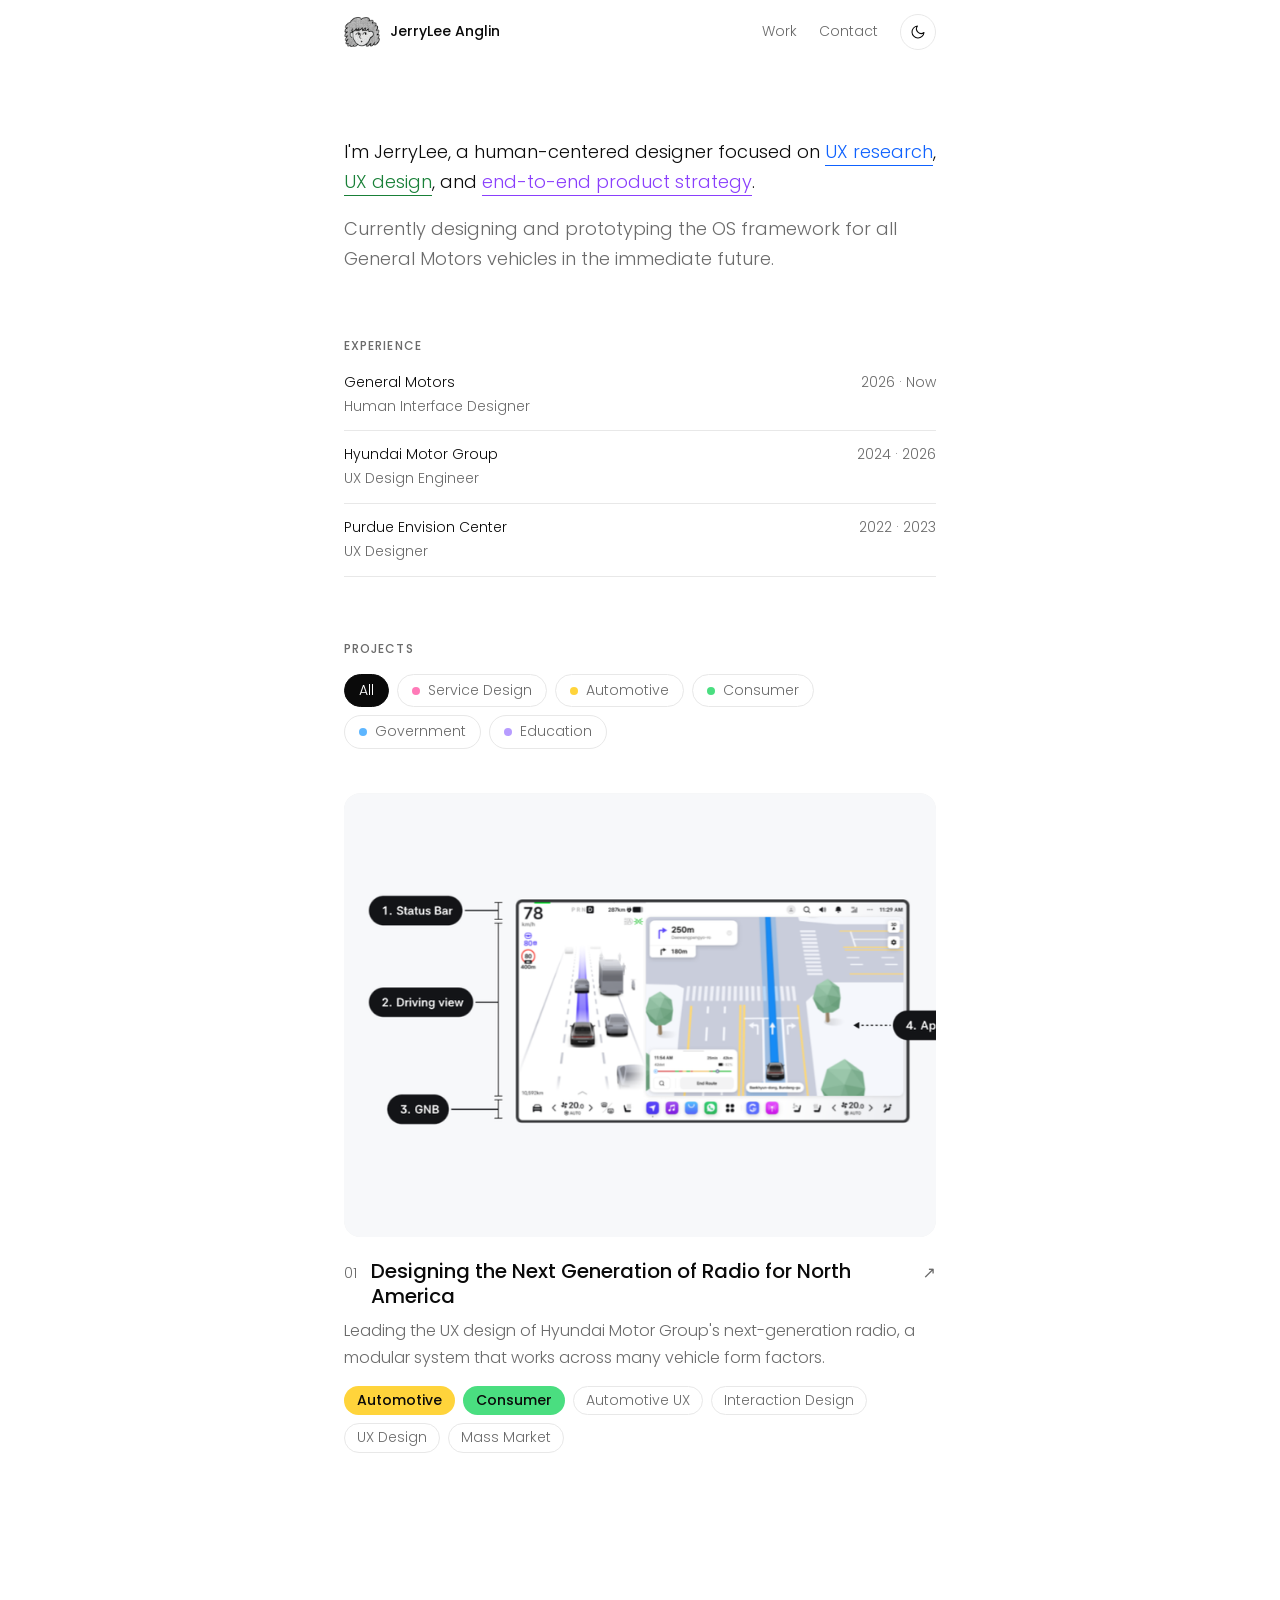
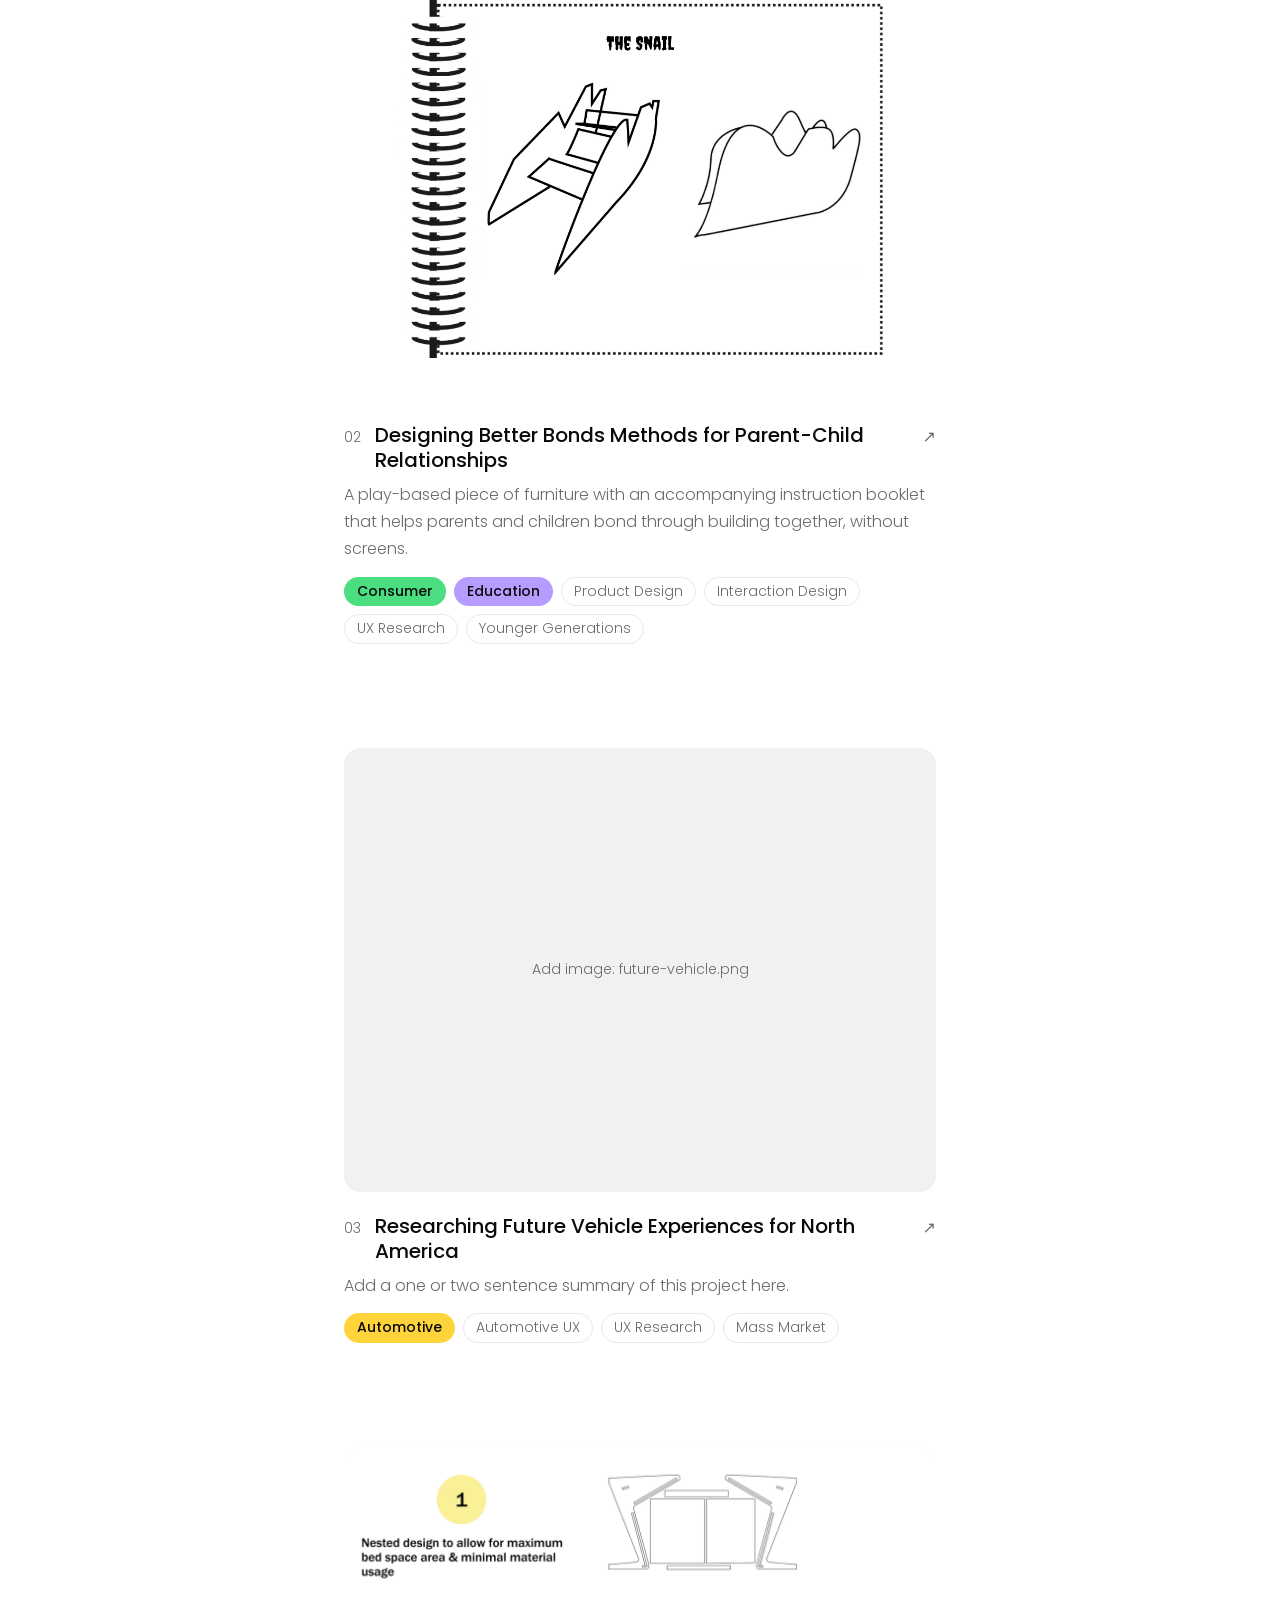
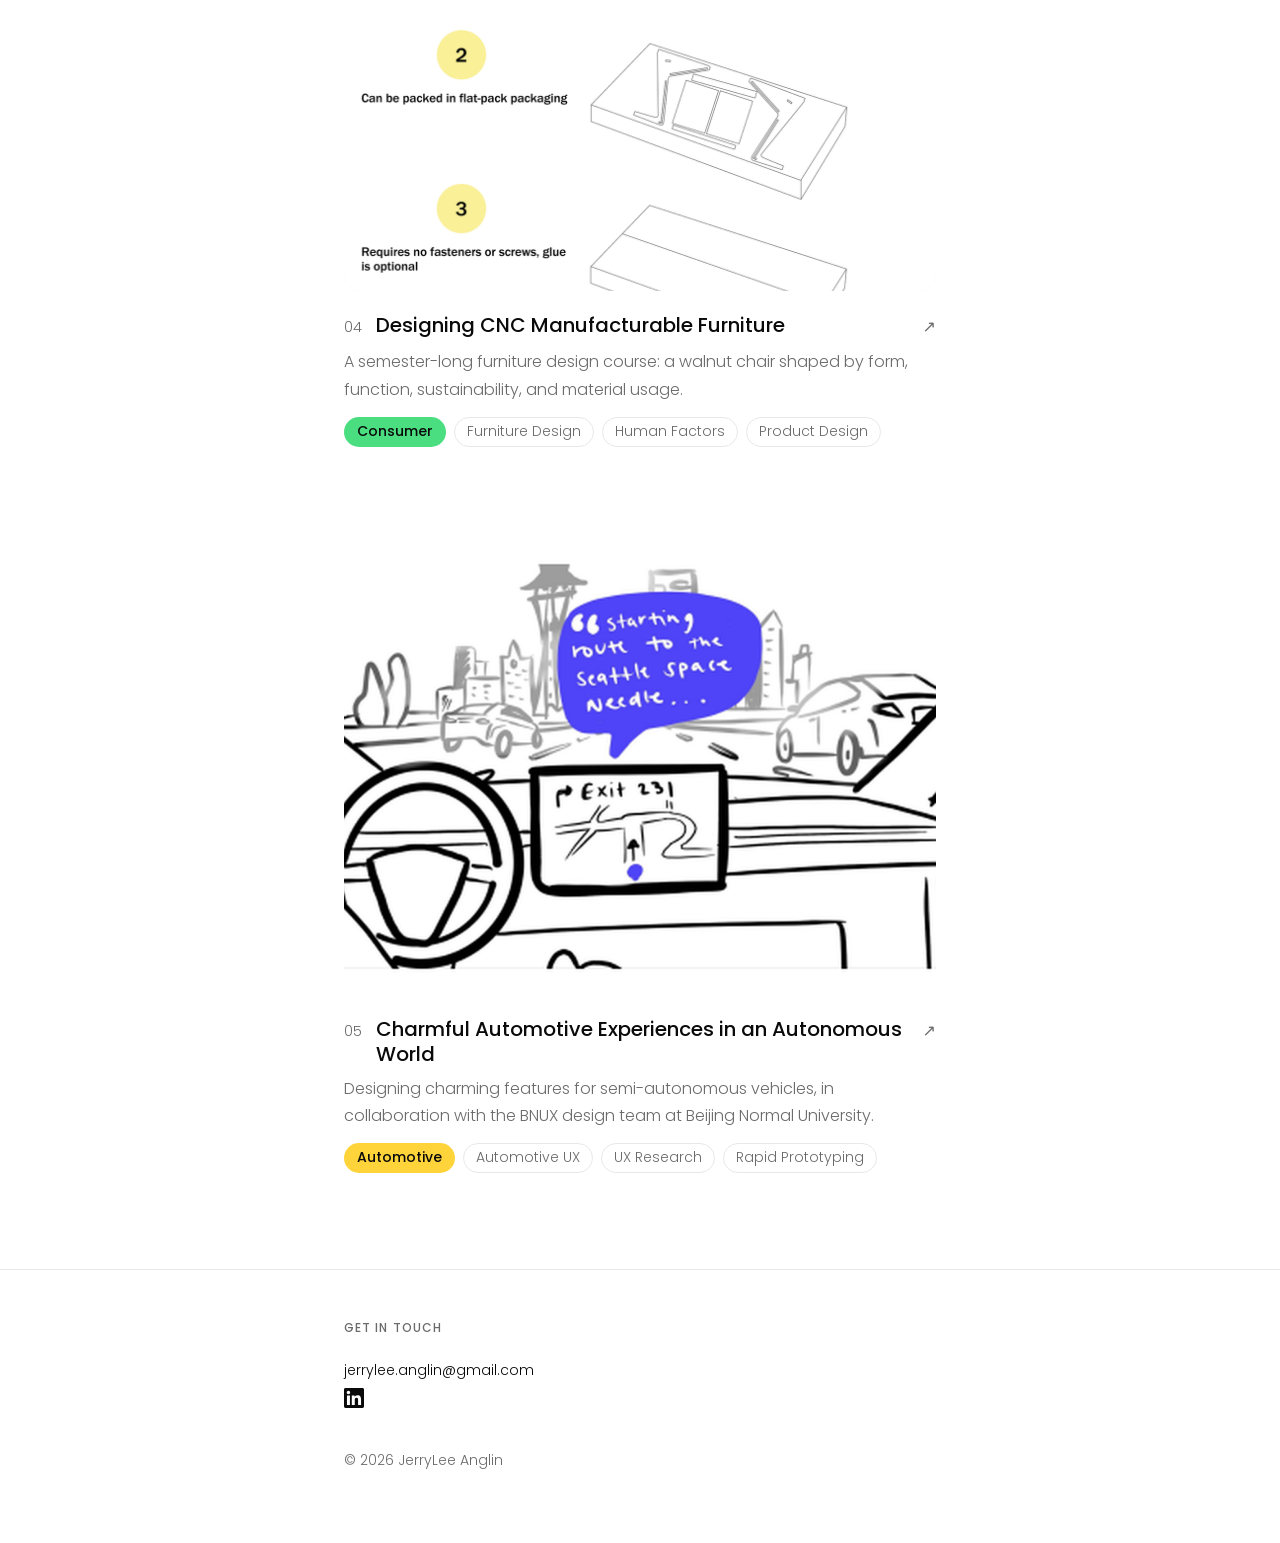
==== index.html @ 7866bb9b "Update the 'working on now' line Co-Authored-By: Claude Haiku 5.5 <noreply@anthropic.com> Claude-Ses" ====
<!DOCTYPE html>
<html lang="en">
<head>
  <meta charset="UTF-8">
  <meta name="viewport" content="width=device-width, initial-scale=1">
  <title>JerryLee Anglin – UX Designer</title>
  <meta name="description" content="Human-centered designer focused on UX research, UX design, and end-to-end product strategy.">
  <script>(function(){var d=document.documentElement;d.classList.add("js");var t;try{t=localStorage.getItem("theme")}catch(e){}if(!t)t=matchMedia("(prefers-color-scheme: dark)").matches?"dark":"light";d.setAttribute("data-theme",t)})()</script>
  <link rel="stylesheet" href="site.css">
</head>
<body>

  <header class="site-header">
    <div class="col">
      <a class="brand" href="index.html"><img class="brand-avatar" src="avatar.png" alt="" width="36" height="36">JerryLee Anglin</a>
      <nav class="nav" aria-label="Main">
        <a href="index.html#work">Work</a>
        <a href="index.html#get-in-touch">Contact</a>
        <button class="theme-toggle" id="theme-toggle" type="button" aria-label="Switch to night mode">
          <svg class="moon" width="16" height="16" viewBox="0 0 24 24" fill="none" stroke="currentColor" stroke-width="1.6" stroke-linecap="round" stroke-linejoin="round" aria-hidden="true"><path d="M21 12.8A9 9 0 1 1 11.2 3a7 7 0 0 0 9.8 9.8z"/></svg>
          <svg class="sun" width="16" height="16" viewBox="0 0 24 24" fill="none" stroke="currentColor" stroke-width="1.6" stroke-linecap="round" stroke-linejoin="round" aria-hidden="true"><circle cx="12" cy="12" r="4"/><path d="M12 2v2M12 20v2M4.9 4.9l1.4 1.4M17.7 17.7l1.4 1.4M2 12h2M20 12h2M4.9 19.1l1.4-1.4M17.7 6.3l1.4-1.4"/></svg>
        </button>
      </nav>
    </div>
  </header>

  <main class="col">

    <section class="intro" id="about">
      <!-- Swap the initials for a photo: replace JA with <img src="portrait.jpg" alt="JerryLee Anglin"> -->
            <p class="bio fade" style="--d:.1s">I'm JerryLee, a human-centered designer focused on <span class="mark" style="--d:.7s">UX research</span>, <span class="mark mark-green" style="--d:.9s">UX design</span>, and <span class="mark mark-violet" style="--d:1.1s">end-to-end product strategy</span>.</p>
      <p class="bio muted fade" style="--d:.2s">Currently designing and prototyping the OS framework for all General Motors vehicles in the immediate future.</p>

      <h2 class="label fade" style="--d:.3s">Experience</h2>
      <!-- EDIT: replace with your real roles -->
      <ul class="rows fade" style="--d:.35s">
        <li><span>General Motors<br><span class="role">Human Interface Designer</span></span><span class="when">2026 &middot; Now</span></li>
        <li><span>Hyundai Motor Group<br><span class="role">UX Design Engineer</span></span><span class="when">2024 &middot; 2026</span></li>
        <li><span>Purdue Envision Center<br><span class="role">UX Designer</span></span><span class="when">2022 &middot; 2023</span></li>
      </ul>

    </section>

    <h2 class="label" id="work">Projects</h2>

    <!-- CATEGORY FILTERS. Each project's categories are set in its data-cats attribute
         (service-design, automotive, consumer, government, education). Edit data-cats to change them. -->
    <div class="filters" role="group" aria-label="Filter projects">
      <button type="button" data-filter="all" aria-pressed="true">All</button>
      <button type="button" data-filter="service-design" aria-pressed="false">Service Design</button>
      <button type="button" data-filter="automotive" aria-pressed="false">Automotive</button>
      <button type="button" data-filter="consumer" aria-pressed="false">Consumer</button>
      <button type="button" data-filter="government" aria-pressed="false">Government</button>
      <button type="button" data-filter="education" aria-pressed="false">Education</button>
    </div>

    <!-- HOW TO EDIT A PROJECT
         title / description / tags: change the text.
         link: a restricted project has data-restricted and shows a toast. To make it open a page, replace href="#work" data-restricted with href="page-name.html".
         image: upload a file with the name shown in src="..." to your repo. A missing image shows a grey placeholder.
         To add a project, copy one whole <article class="post reveal" data-cats="automotive"> ... </article> block. -->
    <div class="feed">

        <article class="post reveal" data-cats="automotive,consumer">
          <a class="post-link" href="radio.html">
            <figure class="media"><div class="media-inner"><img src="radio-cover.png" alt="Designing the Next Generation of Radio for North America" decoding="async" style="object-position:0% 50%"></div></figure>
            <div class="post-text">
              <div class="post-head"><span class="idx">01</span><h3 class="post-title">Designing the Next Generation of Radio for North America</h3><span class="arrow" aria-hidden="true">&#8599;</span></div>
              <p class="desc">Leading the UX design of Hyundai Motor Group's next-generation radio, a modular system that works across many vehicle form factors.</p>
              <ul class="tags"><li class="cat c-automotive">Automotive</li><li class="cat c-consumer">Consumer</li><li>Automotive UX</li><li>Interaction Design</li><li>UX Design</li><li>Mass Market</li></ul>
            </div>
          </a>
        </article>

        <article class="post reveal" data-cats="consumer,education">
          <a class="post-link" href="better-bonds.html">
            <figure class="media"><div class="media-inner"><img src="better-bonds-cover.png" alt="Designing Better Bonds Methods for Parent-Child Relationships" decoding="async"></div></figure>
            <div class="post-text">
              <div class="post-head"><span class="idx">02</span><h3 class="post-title">Designing Better Bonds Methods for Parent-Child Relationships</h3><span class="arrow" aria-hidden="true">&#8599;</span></div>
              <p class="desc">A play-based piece of furniture with an accompanying instruction booklet that helps parents and children bond through building together, without screens.</p>
              <ul class="tags"><li class="cat c-consumer">Consumer</li><li class="cat c-education">Education</li><li>Product Design</li><li>Interaction Design</li><li>UX Research</li><li>Younger Generations</li></ul>
            </div>
          </a>
        </article>

        <article class="post reveal" data-cats="automotive">
          <a class="post-link" href="#work" data-restricted>
            <figure class="media"><div class="media-inner"><img src="future-vehicle.png" alt="Researching Future Vehicle Experiences for North America" decoding="async"></div></figure>
            <div class="post-text">
              <div class="post-head"><span class="idx">03</span><h3 class="post-title">Researching Future Vehicle Experiences for North America</h3><span class="arrow" aria-hidden="true">&#8599;</span></div>
              <p class="desc">Add a one or two sentence summary of this project here.</p>
              <ul class="tags"><li class="cat c-automotive">Automotive</li><li>Automotive UX</li><li>UX Research</li><li>Mass Market</li></ul>
            </div>
          </a>
        </article>

        <article class="post reveal" data-cats="consumer">
          <a class="post-link" href="cnc-furniture.html">
            <figure class="media"><div class="media-inner"><img src="cnc-nested-layout.png" alt="Designing CNC Manufacturable Furniture" decoding="async" style="object-position:50% 0%"></div></figure>
            <div class="post-text">
              <div class="post-head"><span class="idx">04</span><h3 class="post-title">Designing CNC Manufacturable Furniture</h3><span class="arrow" aria-hidden="true">&#8599;</span></div>
              <p class="desc">A semester-long furniture design course: a walnut chair shaped by form, function, sustainability, and material usage.</p>
              <ul class="tags"><li class="cat c-consumer">Consumer</li><li>Furniture Design</li><li>Human Factors</li><li>Product Design</li></ul>
            </div>
          </a>
        </article>

        

        <article class="post reveal" data-cats="automotive">
          <a class="post-link" href="charmful.html">
            <figure class="media"><div class="media-inner"><img src="charmful-cover.png" alt="Charmful Automotive Experiences in an Autonomous World" decoding="async" style="object-position:50% 50%"></div></figure>
            <div class="post-text">
              <div class="post-head"><span class="idx">05</span><h3 class="post-title">Charmful Automotive Experiences in an Autonomous World</h3><span class="arrow" aria-hidden="true">&#8599;</span></div>
              <p class="desc">Designing charming features for semi-autonomous vehicles, in collaboration with the BNUX design team at Beijing Normal University.</p>
              <ul class="tags"><li class="cat c-automotive">Automotive</li><li>Automotive UX</li><li>UX Research</li><li>Rapid Prototyping</li></ul>
            </div>
          </a>
        </article>

    </div>
    <p class="empty" hidden>No projects in this category yet.</p>
  </main>

  <footer class="site-footer">
    <div class="col">
      <p class="label" id="get-in-touch" style="margin-top:40px">Get in touch</p>
      <ul class="links"><li><a href="mailto:jerrylee.anglin@gmail.com">jerrylee.anglin@gmail.com</a></li><li><a class="icon-link" href="https://www.linkedin.com/in/jerrylee-anglin-659386205/" target="_blank" rel="noopener" aria-label="LinkedIn profile"><svg width="20" height="20" viewBox="0 0 24 24" fill="currentColor" aria-hidden="true"><path d="M20.447 20.452h-3.554v-5.569c0-1.328-.027-3.037-1.852-3.037-1.853 0-2.136 1.445-2.136 2.939v5.667H9.351V9h3.414v1.561h.046c.477-.9 1.637-1.85 3.37-1.85 3.601 0 4.267 2.37 4.267 5.455v6.286zM5.337 7.433c-1.144 0-2.063-.926-2.063-2.065 0-1.138.92-2.063 2.063-2.063 1.14 0 2.064.925 2.064 2.063 0 1.139-.925 2.065-2.064 2.065zm1.782 13.019H3.555V9h3.564v11.452zM22.225 0H1.771C.792 0 0 .774 0 1.729v20.542C0 23.227.792 24 1.771 24h20.451C23.2 24 24 23.227 24 22.271V1.729C24 .774 23.2 0 22.222 0h.003z"/></svg></a></li></ul>
      <p class="copy">&copy; 2026 JerryLee Anglin</p>
    </div>
  </footer>

  <script src="site.js"></script>
</body>
</html>
---- site.css ----
@import url("https://fonts.googleapis.com/css2?family=Poppins:wght@300;400;500;600&display=swap");

/* ===== Type scale + colors: edit here and every page updates ===== */
:root {
  --font: Poppins, system-ui, -apple-system, "Segoe UI", Arial, sans-serif;
  --fs-label: 0.75rem;   /* section labels */
  --fs-sm: 0.875rem;     /* tags, captions, nav */
  --fs-base: 1rem;       /* body */
  --fs-lg: 1.125rem;     /* index intro */
  --fs-lead: 1.1875rem;  /* case study summary (19px) */
  --fs-title: 1.25rem;   /* project titles (20px) */
  --fs-h3: 1.125rem;     /* subsection headings (18px, semibold) */
  --fs-h2: 1.875rem;     /* section headings (30px) */
  --fs-h1: clamp(2.25rem, 5.5vw, 3.25rem); /* case study title (36-52px) */

  --bg: #ffffff; --fg: #0a0a0a; --muted: #6b6b6b; --line: #e8e8e8; --tint: #f1f1f1;
  --ease: cubic-bezier(0.22, 1, 0.36, 1);
}
[data-theme="dark"] { --bg: #0a0a0a; --fg: #f5f5f5; --muted: #8c8c8c; --line: #242424; --tint: #161616; color-scheme: dark; }

* { box-sizing: border-box; }
html { scroll-behavior: smooth; transition: background-color 0.4s, color 0.4s; }
body { margin: 0; background: var(--bg); color: var(--fg); font: 300 var(--fs-base)/1.7 var(--font); -webkit-font-smoothing: antialiased; }
a { color: inherit; }
a:focus-visible, button:focus-visible { outline: 2px solid var(--fg); outline-offset: 4px; border-radius: 4px; }
img { max-width: 100%; display: block; }
p { margin: 0 0 1em; }
h1, h2, h3 { font-family: var(--font); margin: 0; line-height: 1.25; }
.col { max-width: 640px; margin: 0 auto; padding: 0 24px; }

/* ---------- Header ---------- */
.site-header { position: sticky; top: 0; z-index: 20; background: color-mix(in srgb, var(--bg) 82%, transparent); backdrop-filter: blur(10px); -webkit-backdrop-filter: blur(10px); border-bottom: 1px solid transparent; transition: border-color 0.3s; }
.site-header.scrolled { border-bottom-color: var(--line); }
.site-header .col { display: flex; align-items: center; justify-content: space-between; height: 64px; }
.brand { font-weight: 500; font-size: var(--fs-sm); text-decoration: none; }
.nav { display: flex; align-items: center; gap: 22px; font-size: var(--fs-sm); }
.nav a { color: var(--muted); text-decoration: none; transition: color 0.2s; }
.nav a:hover { color: var(--fg); }
.theme-toggle { position: relative; width: 36px; height: 36px; border-radius: 50%; border: 1px solid var(--line); background: transparent; color: var(--fg); cursor: pointer; padding: 0; transition: border-color 0.2s, transform 0.4s var(--ease); }
.theme-toggle:hover { border-color: var(--muted); transform: rotate(18deg); }
.theme-toggle svg { position: absolute; inset: 0; margin: auto; transition: opacity 0.4s var(--ease), transform 0.5s var(--ease); }
.theme-toggle .moon { opacity: 1; transform: rotate(0) scale(1); }
.theme-toggle .sun { opacity: 0; transform: rotate(-90deg) scale(0.5); }
[data-theme="dark"] .theme-toggle .moon { opacity: 0; transform: rotate(90deg) scale(0.5); }
[data-theme="dark"] .theme-toggle .sun { opacity: 1; transform: rotate(0) scale(1); }
::view-transition-old(root), ::view-transition-new(root) { animation: none; mix-blend-mode: normal; }
::view-transition-new(root) { z-index: 1; }

/* ---------- Intro ---------- */
.intro { padding-top: 72px; }
.avatar { width: 64px; height: 64px; border-radius: 50%; background: var(--tint); border: 1px solid var(--line); display: grid; place-items: center; font-weight: 500; font-size: var(--fs-sm); letter-spacing: 0.04em; overflow: hidden; margin-bottom: 28px; }
.avatar img { width: 100%; height: 100%; object-fit: cover; }
.avatar.is-photo { width: 88px; height: 88px; background: none; border: 0; border-radius: 0; overflow: visible; }
.avatar.is-photo img { object-fit: contain; }
.bio { font-size: var(--fs-lg); line-height: 1.65; margin-bottom: 1em; }
.bio.muted { color: var(--muted); }
.mark { background: linear-gradient(currentColor, currentColor) no-repeat 0 100% / 100% 1px; padding-bottom: 2px; }
.js .mark { background-size: 0 1px; transition: background-size 1000ms var(--ease) var(--d, 0.5s); }
.js .intro.in .mark { background-size: 100% 1px; }
.mark { color: #0f62fe; }
[data-theme="dark"] .mark { color: #78a9ff; }
.mark-green { color: #198038; }
[data-theme="dark"] .mark-green { color: #42be65; }
.mark-violet { color: #8a3ffc; }
[data-theme="dark"] .mark-violet { color: #be95ff; }
.js .intro .fade { opacity: 0; transform: translateY(12px); transition: opacity 800ms var(--ease) var(--d, 0s), transform 800ms var(--ease) var(--d, 0s); }
.js .intro.in .fade { opacity: 1; transform: none; }

.label { font-size: var(--fs-label); letter-spacing: 0.09em; text-transform: uppercase; color: var(--muted); margin: 64px 0 18px; font-weight: 500; }
.rows { list-style: none; margin: 0; padding: 0; }
.rows li { display: flex; justify-content: space-between; gap: 16px; padding: 12px 0; border-bottom: 1px solid var(--line); font-size: var(--fs-sm); }
.rows li:first-child { padding-top: 0; }
.rows .role, .rows .when { color: var(--muted); }
.links { list-style: none; margin: 0; padding: 0; font-size: var(--fs-sm); line-height: 2; }
.links a { text-decoration: none; background: linear-gradient(currentColor, currentColor) no-repeat 0 100% / 0 1px; transition: background-size 0.4s var(--ease); }
.links a:hover { background-size: 100% 1px; }

/* ---------- Project feed (blog style, one column) ---------- */
.feed { display: flex; flex-direction: column; gap: 104px; padding-bottom: 96px; }
.post-link { display: block; text-decoration: none; color: inherit; }
.media { margin: 0 0 22px; border-radius: 16px; overflow: hidden; background: var(--tint); aspect-ratio: 4 / 3; }
.media-inner { width: 100%; height: 100%; transition: transform 1100ms var(--ease); }
.media img, .ph { width: 100%; height: 100%; object-fit: cover; }
.ph { display: grid; place-items: center; text-align: center; padding: 16px; color: var(--muted); font-size: var(--fs-sm); }
.post-head { display: flex; align-items: baseline; gap: 14px; margin-bottom: 8px; }
.idx { font-size: var(--fs-sm); color: var(--muted); font-variant-numeric: tabular-nums; }
.post-title { font-size: var(--fs-title); font-weight: 500; }
.arrow { margin-left: auto; color: var(--muted); transition: transform 0.4s var(--ease), color 0.3s; }
.post-link:hover .arrow { transform: translate(3px, -3px); color: var(--fg); }
.desc { color: var(--muted); margin-bottom: 14px; }
.tags { list-style: none; margin: 0; padding: 0; display: flex; flex-wrap: wrap; gap: 8px; }
.tags li { border: 1px solid var(--line); border-radius: 999px; padding: 2px 12px; font-size: var(--fs-sm); color: var(--muted); }

/* Scroll reveal: image unmasks and settles, text follows */
.js .reveal .media { clip-path: inset(7% 7% 7% 7% round 28px); opacity: 0; transition: clip-path 1200ms var(--ease), opacity 800ms ease; }
.js .reveal .media-inner { transform: scale(1.14); }
.js .reveal .post-text > * { opacity: 0; transform: translateY(14px); transition: opacity 800ms var(--ease) calc(250ms + var(--i, 0) * 90ms), transform 800ms var(--ease) calc(250ms + var(--i, 0) * 90ms); }
.post-text > :nth-child(2) { --i: 1; } .post-text > :nth-child(3) { --i: 2; } .post-text > :nth-child(4) { --i: 3; }
.js .reveal.in .media { clip-path: inset(0 round 16px); opacity: 1; }
.js .reveal.in .media-inner { transform: none; }
.js .reveal.in .post-text > * { opacity: 1; transform: none; }
@media (hover: hover) { .js .reveal.in .post-link:hover .media-inner, .post-link:hover .media-inner { transform: scale(1.035); } }

/* Reduce motion: keep the gentle fades, drop the scaling, sliding and masking */
@media (prefers-reduced-motion: reduce) {
  .js .reveal .media { clip-path: none; }
  .js .reveal .media-inner, .js .reveal .post-text > *, .js .intro .fade { transform: none; }
  .theme-toggle:hover { transform: none; }
}

/* ---------- Footer ---------- */
.site-footer { border-top: 1px solid var(--line); padding: 8px 0 56px; font-size: var(--fs-sm); color: var(--muted); }
.site-footer .links a { color: var(--fg); }
.site-footer .copy { margin-top: 32px; }
.icon-link { display: inline-flex; color: var(--fg); line-height: 0; margin-top: 4px; }
.icon-link:hover { opacity: 0.6; }

/* ---------- Case study page ---------- */
.back { display: inline-block; margin: 40px 0 32px; font-size: var(--fs-sm); color: var(--muted); text-decoration: none; transition: color 0.2s; }
.back:hover { color: var(--fg); }
.cs-title { font-size: var(--fs-h1); font-weight: 500; margin-bottom: 16px; }
.cs-lead { font-size: var(--fs-lead); color: var(--muted); margin: 20px 0 36px; }
.notice { border: 1px dashed var(--muted); padding: 12px 16px; border-radius: 12px; font-size: var(--fs-sm); color: var(--muted); margin: 0 0 32px; }
.facts { display: grid; grid-template-columns: repeat(2, 1fr); gap: 20px 24px; margin: 40px 0 8px; padding: 24px 0; border-top: 1px solid var(--line); border-bottom: 1px solid var(--line); }
.facts dt { font-size: var(--fs-label); letter-spacing: 0.09em; text-transform: uppercase; color: var(--muted); margin-bottom: 2px; font-weight: 500; }
.facts dd { margin: 0; font-size: var(--fs-sm); }
.cs-section { padding-top: 56px; }
.cs-section h2 { font-size: var(--fs-h2); font-weight: 500; line-height: 1.2; margin-bottom: 16px; }
.cs-section h3 { font-size: var(--fs-h3); font-weight: 600; margin: 28px 0 10px; }
.cs-section ul { padding-left: 1.2em; margin: 0 0 1em; }
.cs-section li { margin-bottom: 0.35em; }
figure.fig { margin: 32px 0; }
figure.fig .media { margin-bottom: 10px; aspect-ratio: 16 / 10; }
figcaption { font-size: var(--fs-sm); color: var(--muted); }
.feature { border-left: 2px solid var(--fg); padding: 2px 0 2px 20px; margin: 28px 0; }
.feature h3 { margin: 0 0 8px; }
.feature p { margin-bottom: 0.5em; }
.cs-end { margin-top: 80px; padding-bottom: 96px; }
.cs-end a { font-size: var(--fs-title); text-decoration: none; }

@media (max-width: 560px) { .feed { gap: 80px; } .facts { grid-template-columns: 1fr; } .nav { gap: 16px; } }
#work, #contact, #about { scroll-margin-top: 80px; }

/* ---------- Category filters ---------- */
.filters { display: flex; gap: 8px; overflow-x: auto; margin: 0 -24px 44px; padding: 2px 24px; scrollbar-width: none; }
.filters::-webkit-scrollbar { display: none; }
.filters button { font: inherit; font-size: var(--fs-sm); border: 1px solid var(--line); background: transparent; color: var(--muted); border-radius: 999px; padding: 4px 14px; cursor: pointer; white-space: nowrap; transition: background-color 0.3s var(--ease), color 0.3s var(--ease), border-color 0.3s var(--ease); }
.filters button:hover { color: var(--fg); border-color: var(--muted); }
.filters button[aria-pressed="true"] { background: var(--fg); color: var(--bg); border-color: var(--fg); }
.post { transition: opacity 0.32s ease, transform 0.32s var(--ease); }
.post.is-out { opacity: 0; transform: translateY(10px); }
.empty { color: var(--muted); font-size: var(--fs-sm); margin: 0 0 96px; }

/* ---------- Category colors ----------
   Each category has its own color. To use ONE accent color for every category instead,
   set all five values below to the same color. */
:root {
  --c-service-design: #ff7ab8;
  --c-automotive: #ffd43b;
  --c-consumer: #4ade80;
  --c-government: #5eb6ff;
  --c-education: #b79cff;
}
.tags li.cat { border-color: transparent; color: #0a0a0a; font-weight: 500; }
.c-service-design { background: var(--c-service-design); }
.c-automotive { background: var(--c-automotive); }
.c-consumer { background: var(--c-consumer); }
.c-government { background: var(--c-government); }
.c-education { background: var(--c-education); }

/* Filter chips: a color dot, and the chip fills with its color when selected */
.filters button[data-filter]:not([data-filter="all"])::before { content: ""; display: inline-block; width: 8px; height: 8px; border-radius: 50%; margin-right: 8px; background: var(--dot); transition: background-color 0.3s var(--ease); }
.filters button[data-filter="service-design"] { --dot: var(--c-service-design); }
.filters button[data-filter="automotive"] { --dot: var(--c-automotive); }
.filters button[data-filter="consumer"] { --dot: var(--c-consumer); }
.filters button[data-filter="government"] { --dot: var(--c-government); }
.filters button[data-filter="education"] { --dot: var(--c-education); }
.filters button[data-filter]:not([data-filter="all"])[aria-pressed="true"] { background: var(--dot); border-color: transparent; color: #0a0a0a; }
.filters button[data-filter]:not([data-filter="all"])[aria-pressed="true"]::before { background: #0a0a0a; }

/* Filters wrap on larger screens, scroll sideways on phones */
.filters { flex-wrap: wrap; overflow-x: visible; margin: 0 0 44px; padding: 0; }
@media (max-width: 560px) { .filters { flex-wrap: nowrap; overflow-x: auto; margin: 0 -24px 44px; padding: 2px 24px; } }

/* ---------- Case study (written in Markdown) ---------- */
.cs-loading, .cs-missing { color: var(--muted); font-size: var(--fs-sm); padding: 24px 0 96px; }
.cs-head .tags { margin: 0 0 22px; }
.cs-head .cs-title { margin-bottom: 14px; }
.cs-cover { margin: 0 0 8px; }
.cs-cover .media { aspect-ratio: 16 / 10; margin-bottom: 0; }
.cs-cover .media img { object-fit: cover; }
.prose { counter-reset: sec; }
.prose h2 { counter-increment: sec; font-size: var(--fs-h2); font-weight: 500; line-height: 1.2; margin: 96px 0 20px; }
.prose h2::before { content: counter(sec, decimal-leading-zero); display: block; font-size: var(--fs-sm); font-weight: 400; color: var(--muted); margin-bottom: 8px; font-variant-numeric: tabular-nums; }
.prose h3 { font-size: var(--fs-h3); font-weight: 600; margin: 40px 0 10px; }
.prose ul, .prose ol { padding-left: 1.25em; margin: 0 0 1.2em; }
.prose li { margin-bottom: 0.45em; }
.prose p { margin: 0 0 1.35em; line-height: 1.75; }
.prose .split-text p:last-child, .prose blockquote.feature p:last-child { margin-bottom: 0; }
.prose ul { margin-bottom: 1.5em; }
.prose hr { border: 0; border-top: 1px solid var(--line); margin: 64px 0; }
.prose a { text-decoration: underline; text-underline-offset: 3px; }
.prose code { font-size: 0.9em; background: var(--tint); padding: 1px 6px; border-radius: 6px; }
.prose strong { font-weight: 500; }
.prose blockquote.feature { margin: 40px 0; border-left: 2px solid var(--fg); padding: 2px 0 2px 22px; font-size: var(--fs-lg); line-height: 1.6; }
.prose blockquote.feature p:last-child { margin-bottom: 0; }
.prose figure.fig { margin: 48px 0; }
.prose .media { aspect-ratio: auto; margin-bottom: 12px; }
.prose .media-inner { height: auto; }
.prose .media img { height: auto; object-fit: initial; display: block; }
.prose .media.is-ph, .cs-head .media.is-ph { aspect-ratio: 16 / 10; }
.prose .media.is-ph .media-inner, .cs-head .media.is-ph .media-inner { height: 100%; }
.gallery { display: grid; grid-template-columns: repeat(2, 1fr); gap: 16px; margin: 48px 0; }
.gallery figure.fig { margin: 0; }
.prose .gallery.even .media { aspect-ratio: 4 / 3; }
.prose .gallery.even .media-inner { height: 100%; }
.prose .gallery.even .media img { height: 100%; object-fit: cover; object-position: 50% 40%; }
.prose figure.fig.md { max-width: 480px; margin-left: auto; margin-right: auto; }
.prose figure.fig.sm { max-width: 360px; margin-left: auto; margin-right: auto; }
.cs-end { margin-top: 96px; padding: 32px 0 96px; border-top: 1px solid var(--line); }
.next-link { display: block; text-decoration: none; font-size: var(--fs-title); font-weight: 500; line-height: 1.4; }
.next-link span { display: block; font-size: var(--fs-sm); font-weight: 400; color: var(--muted); margin-bottom: 6px; }
@media (max-width: 560px) { .gallery { grid-template-columns: 1fr; } .prose h2 { margin-top: 64px; } }

/* ---------- Toast ---------- */
.toast { position: fixed; left: 50%; bottom: calc(24px + env(safe-area-inset-bottom, 0px)); transform: translate(-50%, 24px); opacity: 0; pointer-events: none; z-index: 50; display: flex; align-items: center; gap: 10px; max-width: calc(100vw - 32px); padding: 12px 20px; border-radius: 999px; background: #0a0a0a; color: #f5f5f5; font-size: var(--fs-sm); box-shadow: 0 10px 30px rgba(0, 0, 0, 0.25); transition: opacity 0.4s var(--ease), transform 0.5s var(--ease); }
.toast.show { opacity: 1; transform: translate(-50%, 0); }
.toast.on-dark { background: #f5f5f5; color: #0a0a0a; }
.toast svg { flex: none; }
@media (prefers-reduced-motion: reduce) { .toast, .toast.show { transform: translate(-50%, 0); } }

/* ---------- Image shapes and layouts ---------- */
/* Images keep their own proportions (no cropping, no empty boxes). Placeholders keep a 16:10 shape. */
.prose figure.fig .media, .cs-head figure.fig .media { aspect-ratio: auto; }
.prose figure.fig .media-inner, .cs-head figure.fig .media-inner { height: auto; }
.prose figure.fig .media img, .cs-head figure.fig .media img { height: auto; object-fit: initial; display: block; }
.prose figure.fig .media.is-ph, .cs-head figure.fig .media.is-ph { aspect-ratio: 16 / 10; }
.prose figure.fig .media.is-ph .media-inner, .cs-head figure.fig .media.is-ph .media-inner { height: 100%; }

/* Wide: breaks out of the text column so detailed diagrams are readable */
.prose figure.fig.wide, .split { margin-left: calc(50% - min(480px, 50vw - 24px)); margin-right: calc(50% - min(480px, 50vw - 24px)); }

/* Split: text on one side, image(s) on the other */
.split { display: grid; grid-template-columns: 5fr 6fr; gap: 32px 48px; align-items: start; margin-top: 48px; margin-bottom: 48px; }
.split-text > :first-child { margin-top: 0; }
.split-text > :last-child { margin-bottom: 0; }
.split-media { display: grid; gap: 20px; }
.split-media figure.fig { margin: 0; }
.split-left { grid-template-columns: 6fr 5fr; }
.split-left .split-media { order: -1; }
.prose h2 + .split, .prose h3 + .split { margin-top: 32px; }
@media (max-width: 760px) {
  .split, .split-left { grid-template-columns: 1fr; margin-left: 0; margin-right: 0; }
  .split-left .split-media { order: 0; }
  .prose figure.fig.wide { margin-left: 0; margin-right: 0; }
}

/* ===== Booklet prototype (Better Bonds) ===== */
.book { margin: 56px calc(50% - min(480px, 50vw - 24px)) 48px; }
.book .book-stage { display: flex; flex-direction: column; gap: 16px; outline: none; }
.book .book-stage:focus-visible { outline: 2px solid var(--fg); outline-offset: 6px; border-radius: 4px; }
.book .spread { margin: 0; }
.book .spread figcaption { font-size: var(--fs-sm); color: var(--muted); margin-top: 10px; }
.js .book .book-stage { display: grid; perspective: 1400px; }
.js .book .spread { grid-area: 1 / 1; opacity: 0; transform: translateX(28px) rotateY(-8deg); transform-origin: left center; pointer-events: none; visibility: hidden; transition: opacity 0.5s var(--ease), transform 0.7s var(--ease), visibility 0s linear 0.7s; }
.js .book .spread.is-before { transform: translateX(-28px) rotateY(8deg); transform-origin: right center; }
.js .book .spread.is-active { opacity: 1; transform: none; pointer-events: auto; visibility: visible; transition: opacity 0.5s var(--ease), transform 0.7s var(--ease), visibility 0s; }
.book-nav { display: flex; align-items: center; justify-content: space-between; gap: 16px; margin-top: 20px; font-size: var(--fs-sm); color: var(--muted); font-variant-numeric: tabular-nums; }
.book-nav button { font: inherit; font-size: var(--fs-sm); color: var(--fg); background: transparent; border: 1px solid var(--line); border-radius: 999px; padding: 6px 16px; cursor: pointer; transition: border-color 0.3s var(--ease), color 0.3s var(--ease); }
.book-nav button:hover:not(:disabled) { border-color: var(--fg); }
.book-nav button:disabled { opacity: 0.35; cursor: default; }
.book-hint { font-size: var(--fs-sm); color: var(--muted); margin: 12px 0 0; text-align: center; }
@media (prefers-reduced-motion: reduce) { .js .book .spread, .js .book .spread.is-active, .js .book .spread.is-before { transition: opacity 0.2s linear; transform: none; } }
@media (max-width: 560px) { .book { margin-left: 0; margin-right: 0; } }
.book-nav { flex-wrap: wrap; }
.book-pager { display: flex; align-items: center; gap: 16px; }
.book-expand { font: inherit; font-size: var(--fs-sm); color: var(--fg); background: transparent; border: 1px solid var(--fg); border-radius: 999px; padding: 6px 16px; cursor: pointer; transition: background-color 0.3s var(--ease), color 0.3s var(--ease); }
.book-expand:hover, .book-expand[aria-pressed="true"] { background: var(--fg); color: var(--bg); }
.book.is-expanded .book-stage { display: flex !important; flex-direction: column; gap: 56px; perspective: none; }
.book.is-expanded .spread { position: static; grid-area: auto; opacity: 1 !important; transform: none !important; visibility: visible !important; pointer-events: auto; transition: none !important; }
.book.is-expanded .book-pager, .book.is-expanded .book-hint { display: none; }
.book.is-expanded .book-nav { justify-content: flex-end; }
.brand { display: inline-flex; align-items: center; gap: 10px; }
.brand-avatar { width: 36px; height: 36px; object-fit: contain; flex: none; }
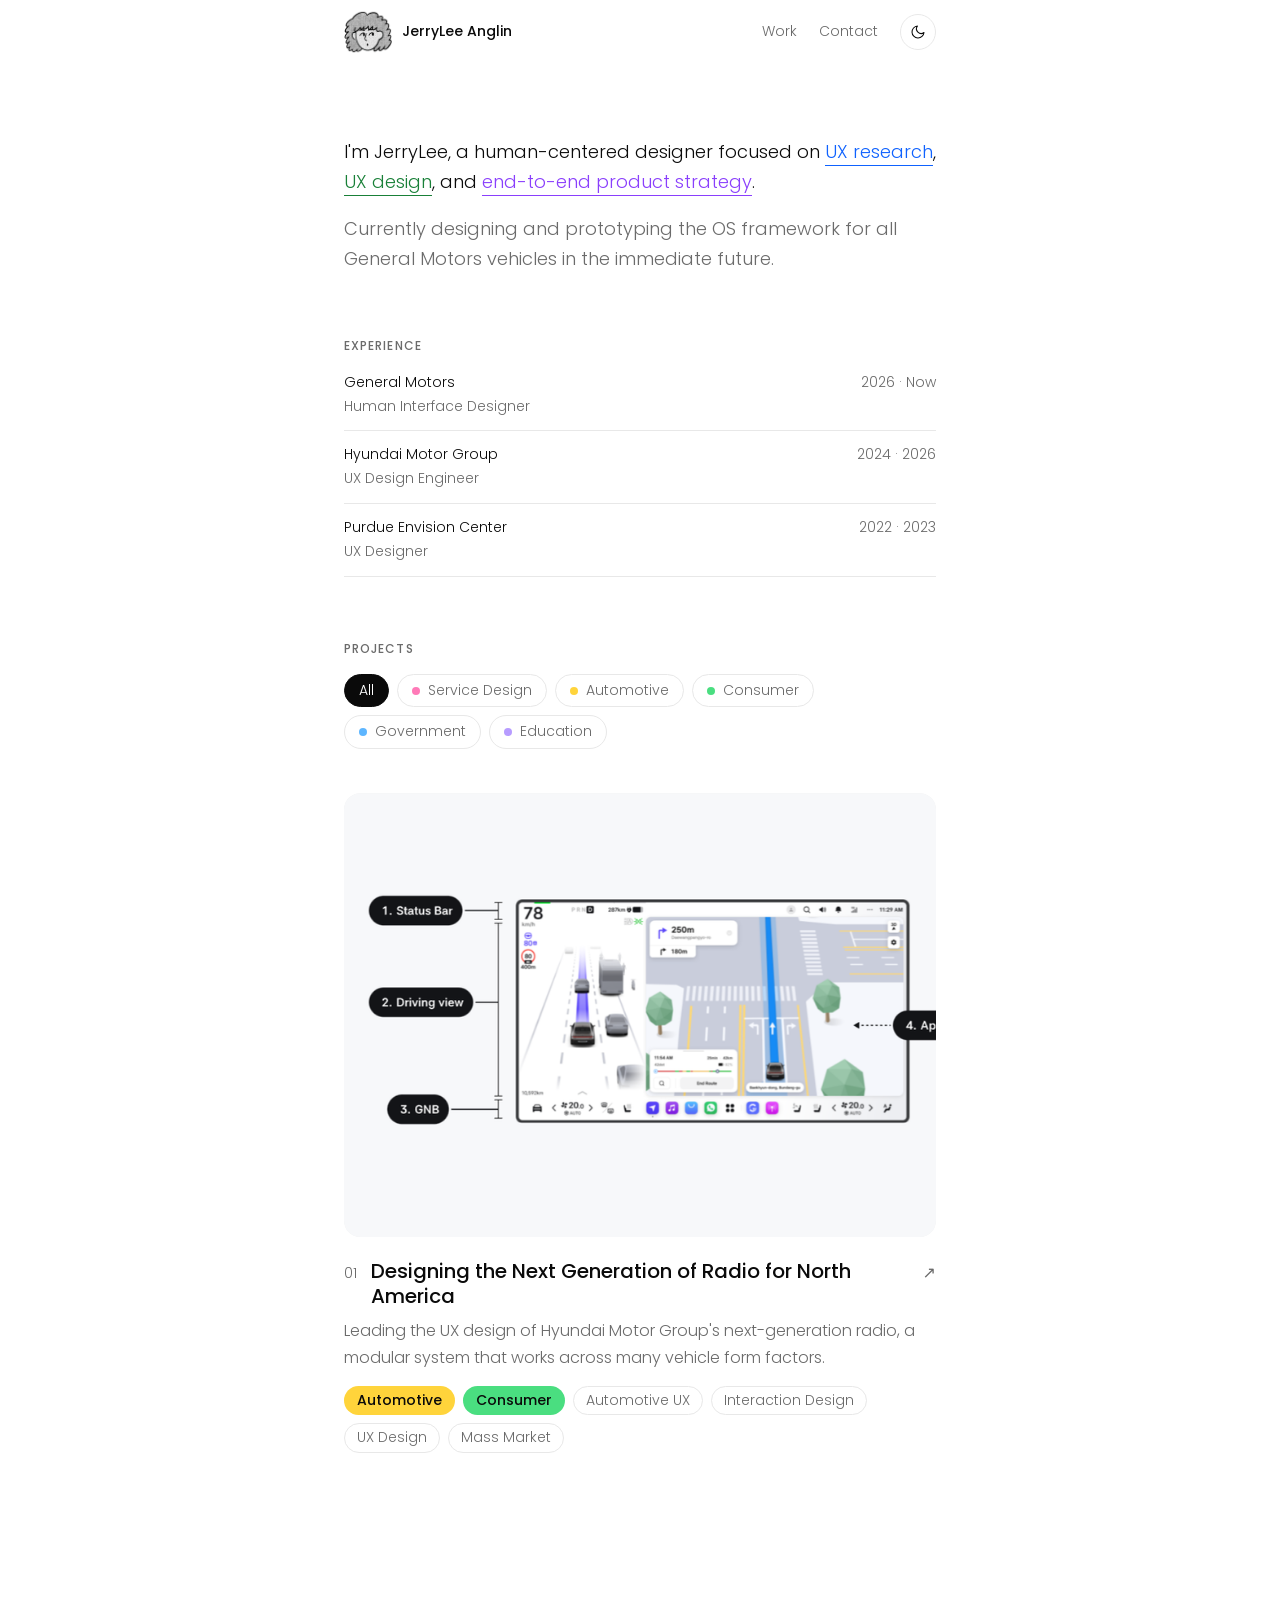
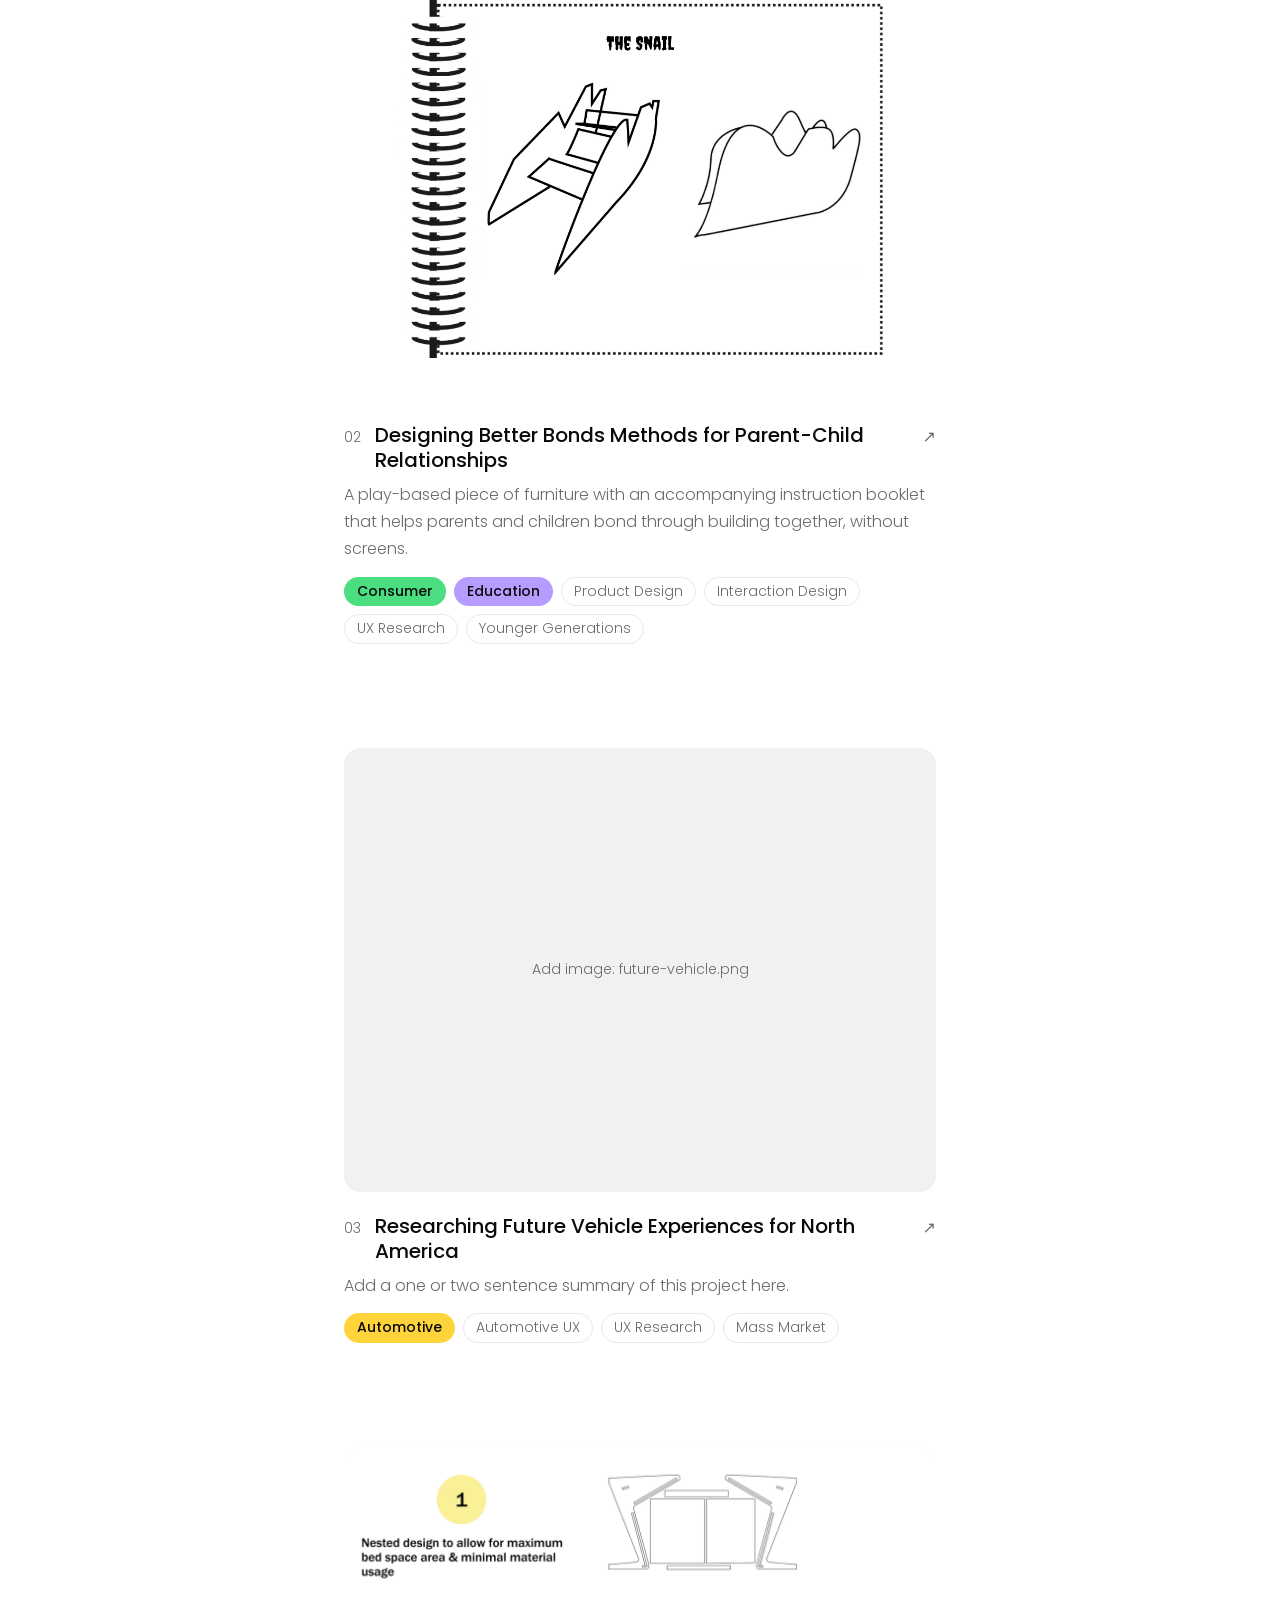
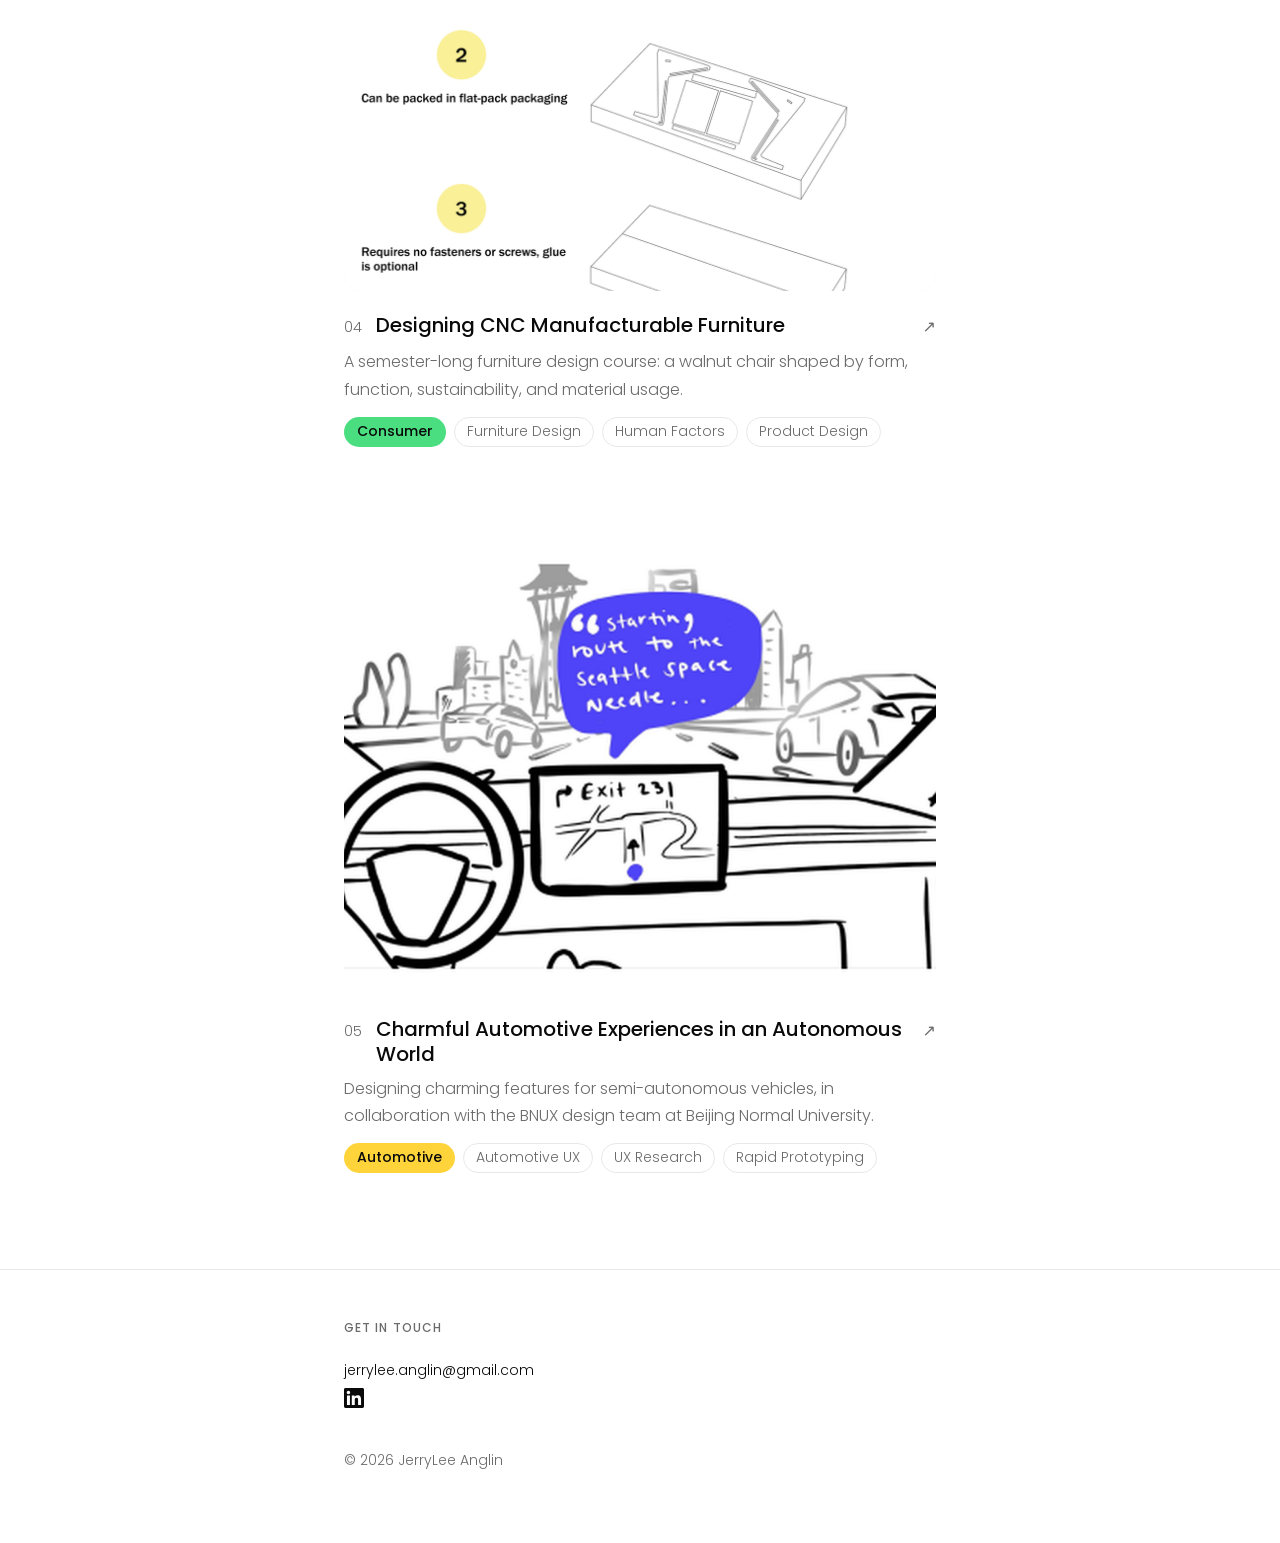
==== commit fffe596b: "Enlarge header avatar to 48px Co-Authored-By: Claude Haiku 5.5 <noreply@anthropic.com> Claude-Sessio" ====
--- a/index.html
+++ b/index.html
@@ -12,7 +12,7 @@
 
   <header class="site-header">
     <div class="col">
-      <a class="brand" href="index.html"><img class="brand-avatar" src="avatar.png" alt="" width="36" height="36">JerryLee Anglin</a>
+      <a class="brand" href="index.html"><img class="brand-avatar" src="avatar.png" alt="" width="48" height="48">JerryLee Anglin</a>
       <nav class="nav" aria-label="Main">
         <a href="index.html#work">Work</a>
         <a href="index.html#get-in-touch">Contact</a>
--- a/site.css
+++ b/site.css
@@ -281,4 +281,4 @@
 .book.is-expanded .book-pager, .book.is-expanded .book-hint { display: none; }
 .book.is-expanded .book-nav { justify-content: flex-end; }
 .brand { display: inline-flex; align-items: center; gap: 10px; }
-.brand-avatar { width: 36px; height: 36px; object-fit: contain; flex: none; }
+.brand-avatar { width: 48px; height: 48px; object-fit: contain; flex: none; }
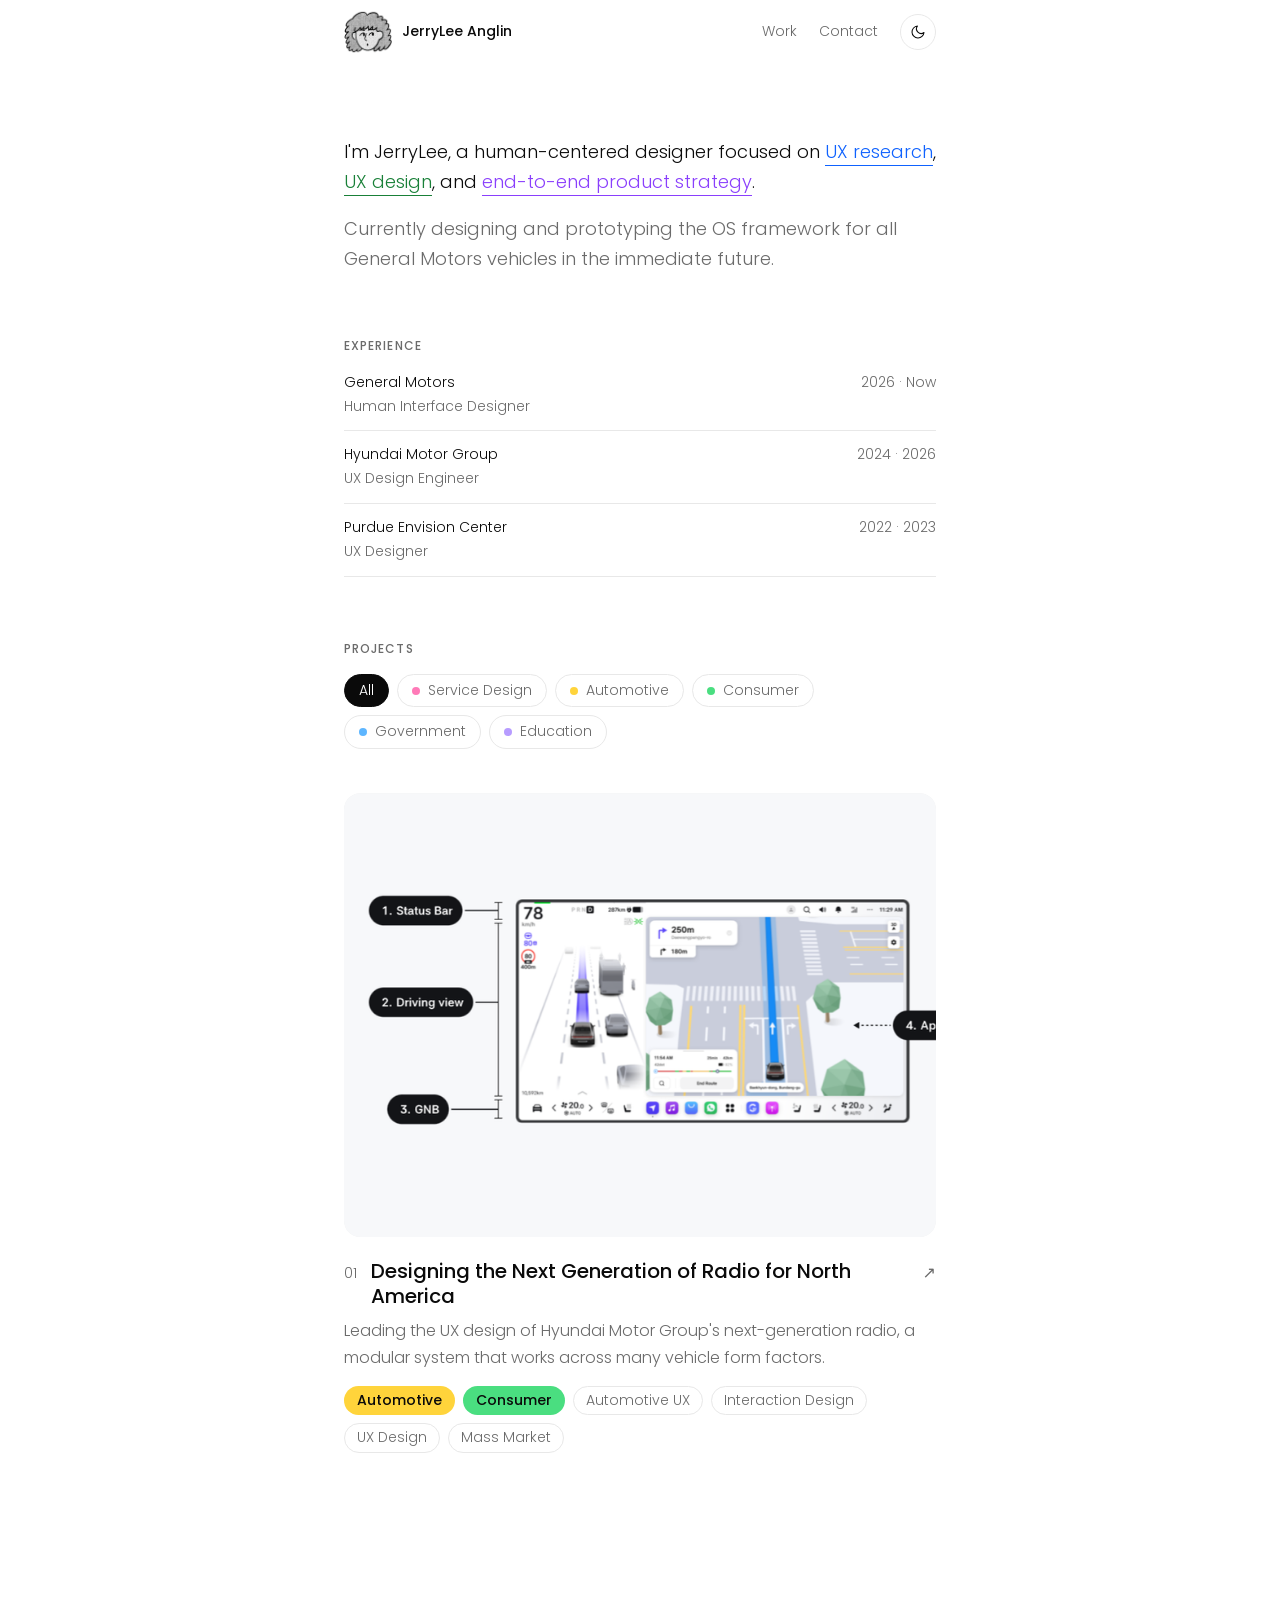
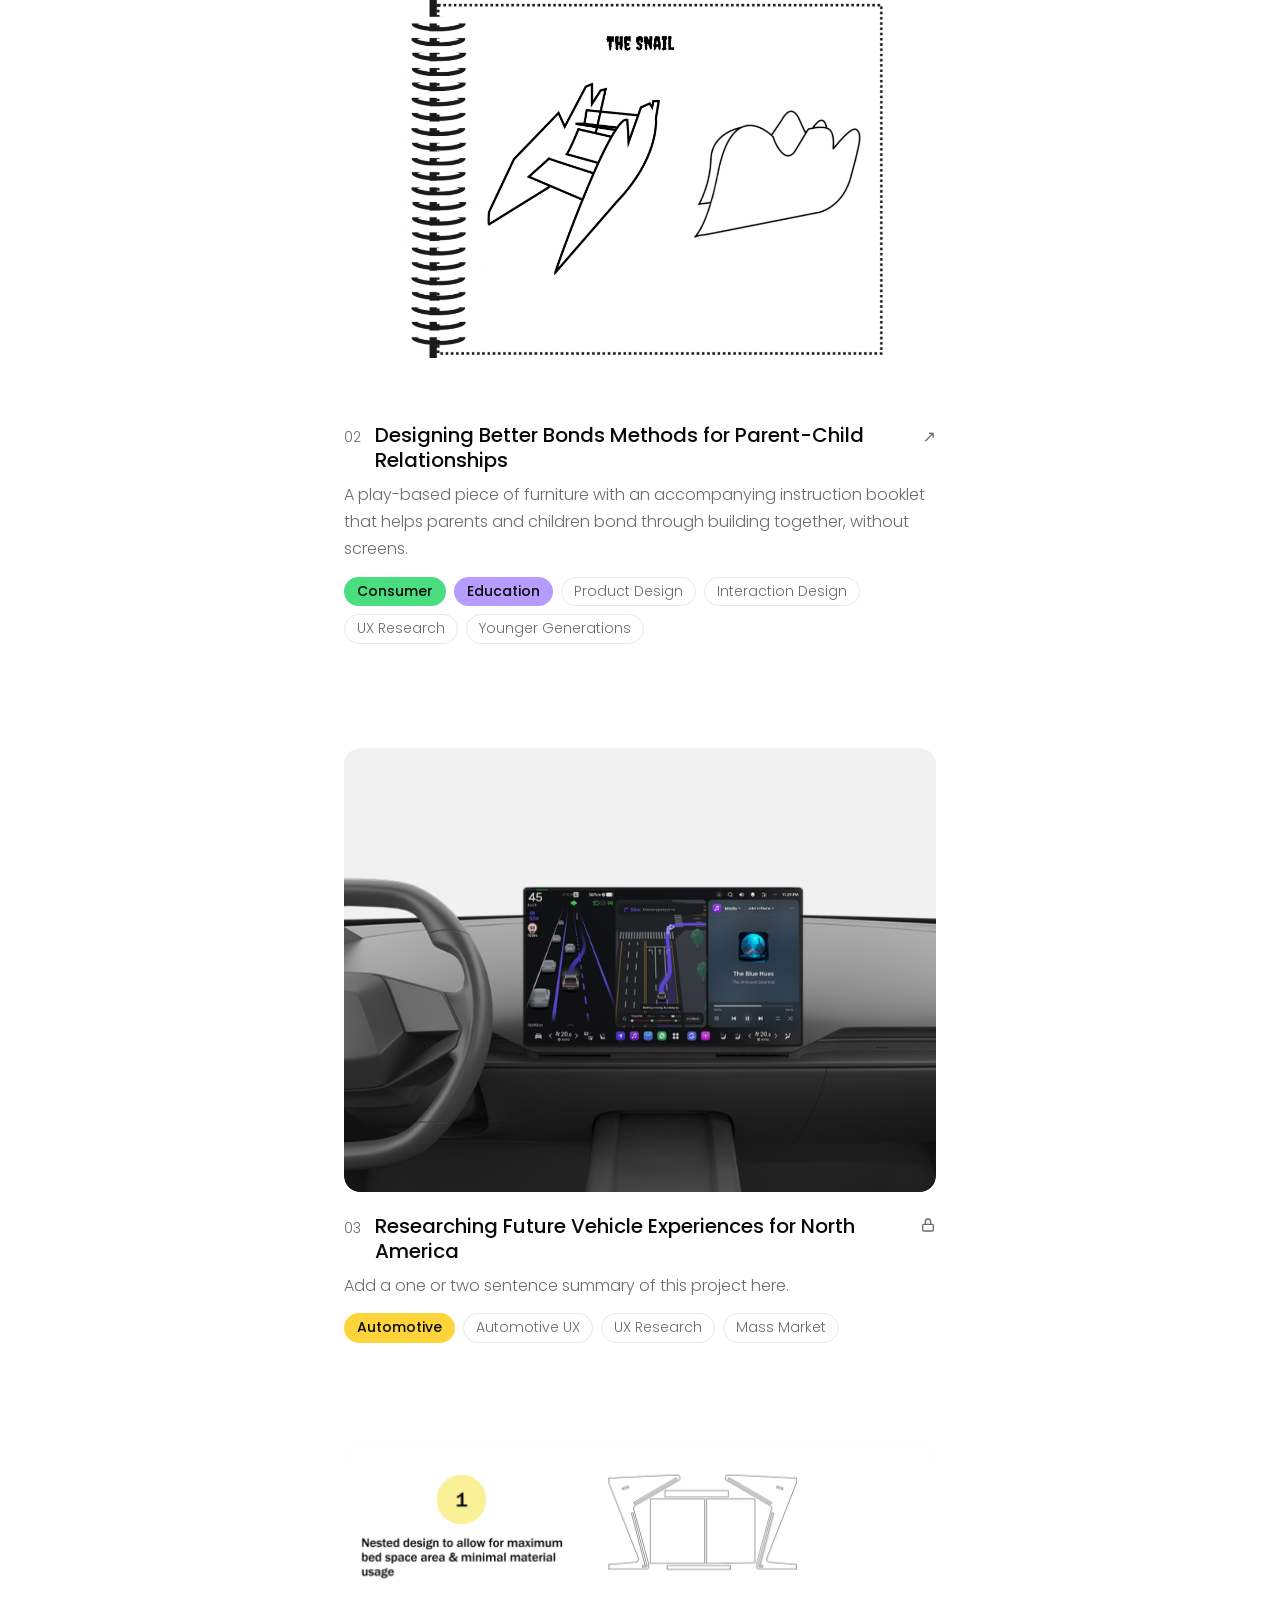
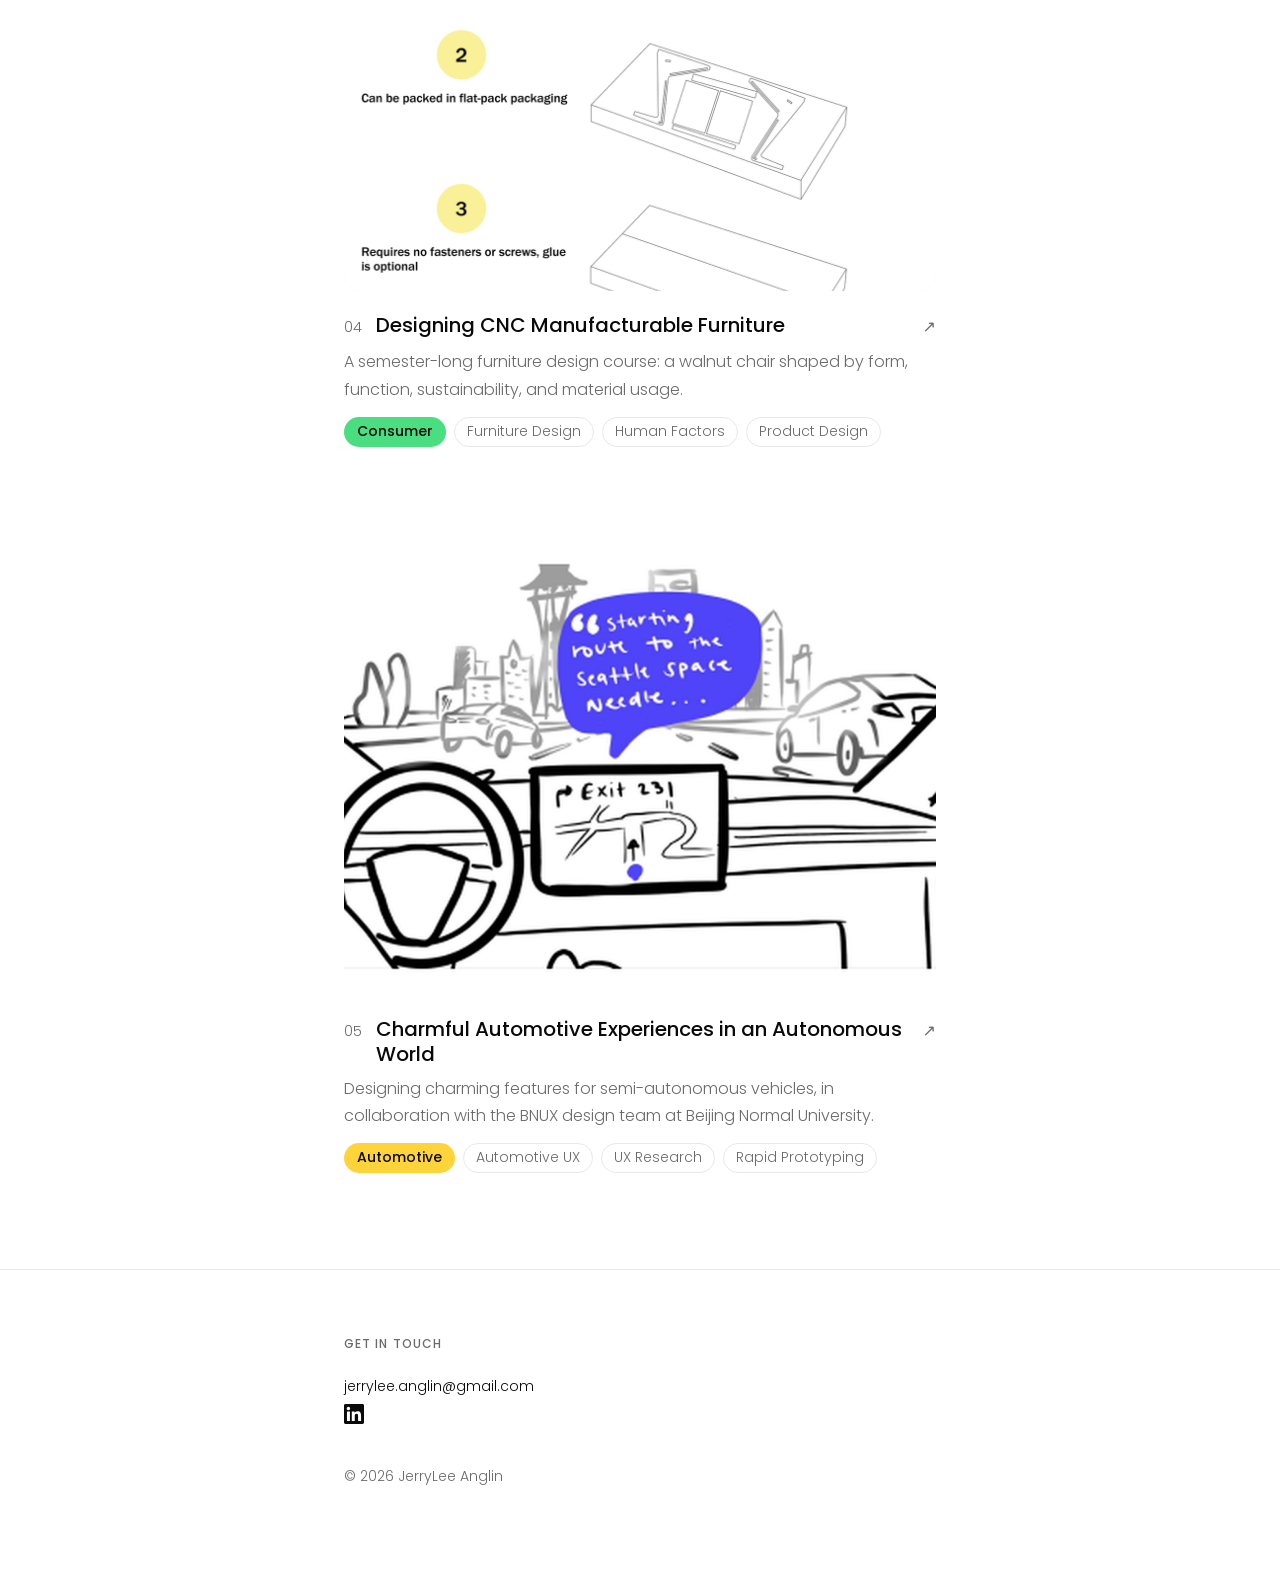
==== commit 867c19d7: "Use the padlock icon on the restricted project card Co-Authored-By: Claude Haiku 5.5 <noreply@anthro" ====
--- a/index.html
+++ b/index.html
@@ -87,7 +87,7 @@
           <a class="post-link" href="#work" data-restricted>
             <figure class="media"><div class="media-inner"><img src="future-vehicle.png" alt="Researching Future Vehicle Experiences for North America" decoding="async"></div></figure>
             <div class="post-text">
-              <div class="post-head"><span class="idx">03</span><h3 class="post-title">Researching Future Vehicle Experiences for North America</h3><span class="arrow" aria-hidden="true">&#8599;</span></div>
+              <div class="post-head"><span class="idx">03</span><h3 class="post-title">Researching Future Vehicle Experiences for North America</h3><span class="arrow lock" aria-hidden="true"><svg width="16" height="16" viewBox="0 0 24 24" fill="none" stroke="currentColor" stroke-width="2" stroke-linecap="round" stroke-linejoin="round"><rect x="4" y="11" width="16" height="10" rx="2"/><path d="M8 11V7a4 4 0 0 1 8 0v4"/></svg></span></div>
               <p class="desc">Add a one or two sentence summary of this project here.</p>
               <ul class="tags"><li class="cat c-automotive">Automotive</li><li>Automotive UX</li><li>UX Research</li><li>Mass Market</li></ul>
             </div>
--- a/site.css
+++ b/site.css
@@ -109,9 +109,11 @@
 }
 
 /* ---------- Footer ---------- */
-.site-footer { border-top: 1px solid var(--line); padding: 8px 0 56px; font-size: var(--fs-sm); color: var(--muted); }
+.site-footer { border-top: 1px solid var(--line); padding: 24px 0 88px; font-size: var(--fs-sm); color: var(--muted); }
 .site-footer .links a { color: var(--fg); }
 .site-footer .copy { margin-top: 32px; }
+.site-footer { transition: padding-bottom 0.6s var(--ease); }
+.site-footer.is-extended { padding-bottom: 60vh; }
 .icon-link { display: inline-flex; color: var(--fg); line-height: 0; margin-top: 4px; }
 .icon-link:hover { opacity: 0.6; }
 
@@ -120,7 +122,7 @@
 .back:hover { color: var(--fg); }
 .cs-title { font-size: var(--fs-h1); font-weight: 500; margin-bottom: 16px; }
 .cs-lead { font-size: var(--fs-lead); color: var(--muted); margin: 20px 0 36px; }
-.notice { border: 1px dashed var(--muted); padding: 12px 16px; border-radius: 12px; font-size: var(--fs-sm); color: var(--muted); margin: 0 0 32px; }
+.notice { border: 1.5px dotted #da1e28; background: var(--bg); padding: 12px 16px; border-radius: 12px; font-size: var(--fs-sm); color: var(--muted); margin: 0 0 32px; }
 .facts { display: grid; grid-template-columns: repeat(2, 1fr); gap: 20px 24px; margin: 40px 0 8px; padding: 24px 0; border-top: 1px solid var(--line); border-bottom: 1px solid var(--line); }
 .facts dt { font-size: var(--fs-label); letter-spacing: 0.09em; text-transform: uppercase; color: var(--muted); margin-bottom: 2px; font-weight: 500; }
 .facts dd { margin: 0; font-size: var(--fs-sm); }
@@ -282,3 +284,9 @@
 .book.is-expanded .book-nav { justify-content: flex-end; }
 .brand { display: inline-flex; align-items: center; gap: 10px; }
 .brand-avatar { width: 48px; height: 48px; object-fit: contain; flex: none; }
+/* Better Bonds: slightly smaller body text and smaller source lines */
+.prose.compact p { font-size: 0.95rem; }
+.prose .source { font-size: 0.8125rem; color: var(--muted); margin-top: -0.4em; }
+.prose.compact blockquote.feature + blockquote.feature { margin-top: 12px; }
+.prose.compact blockquote.feature strong { color: #0f62fe; }
+[data-theme="dark"] .prose.compact blockquote.feature strong { color: #78a9ff; }
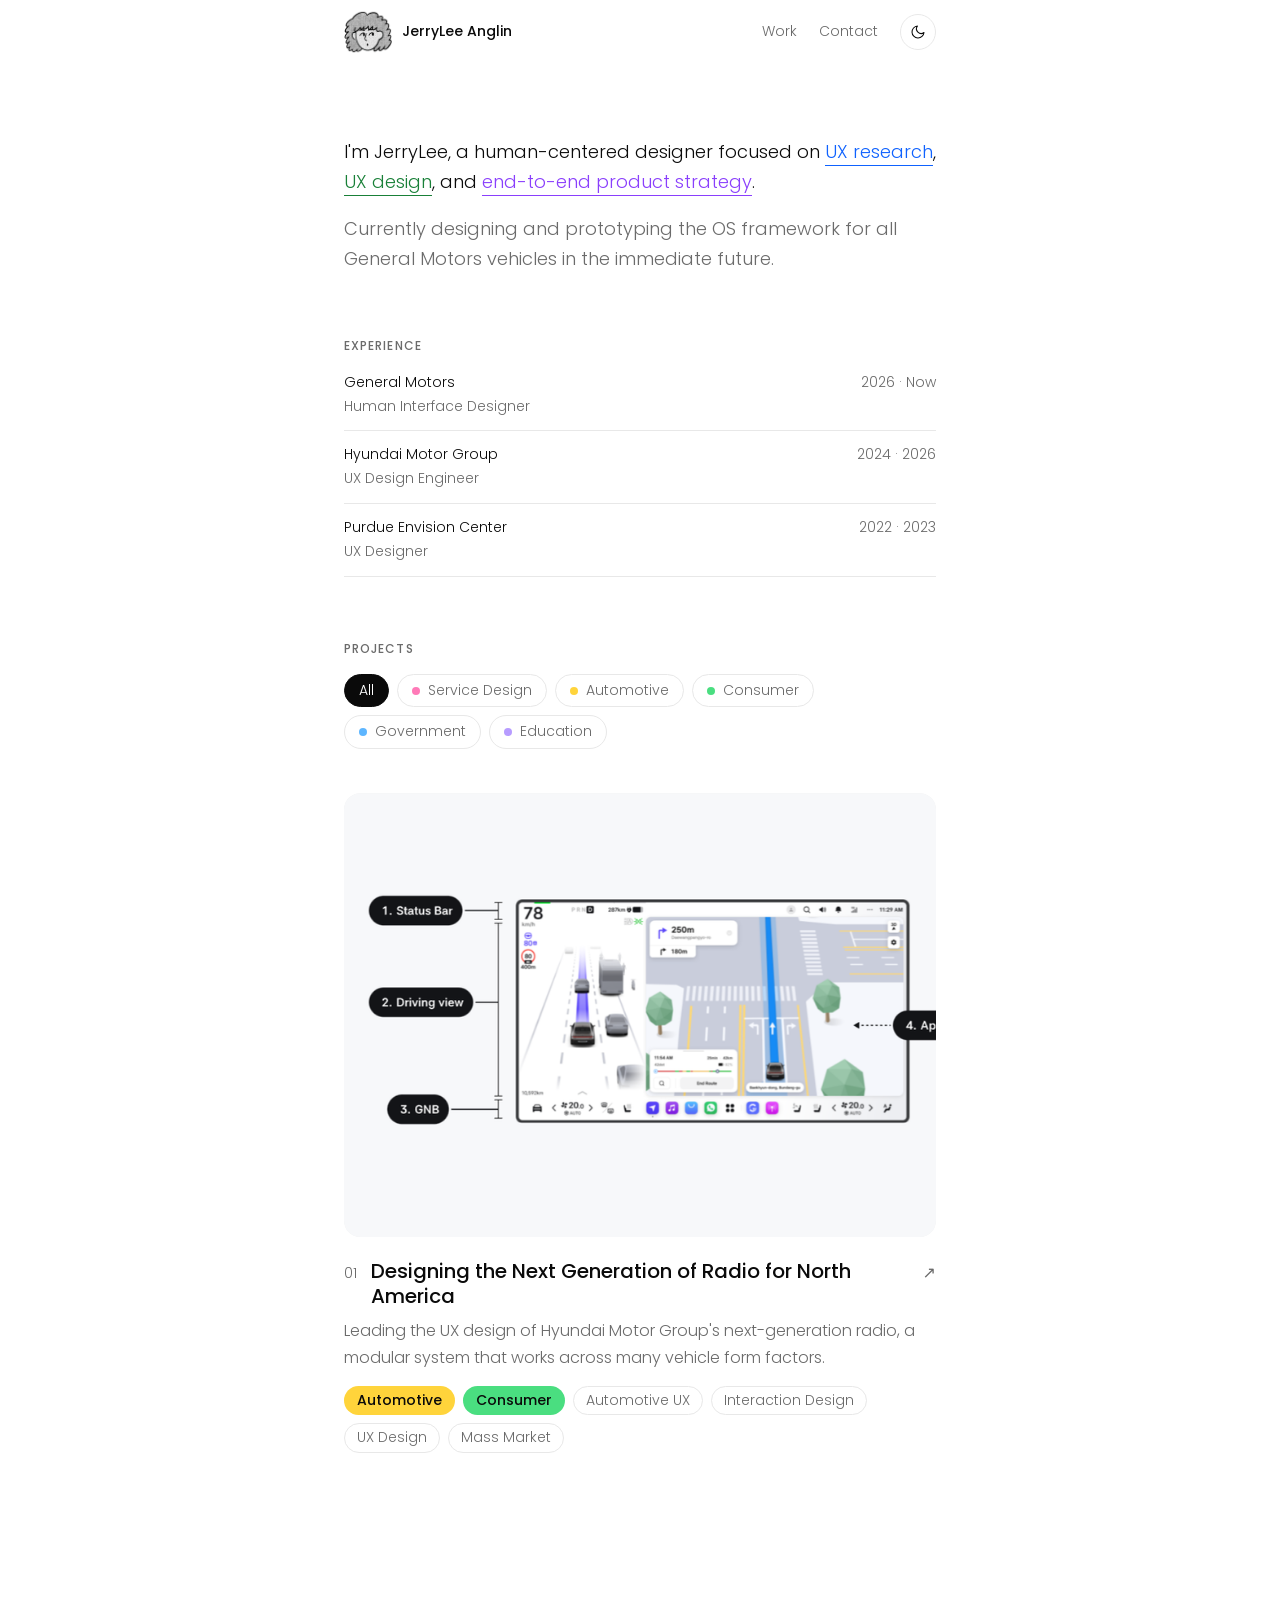
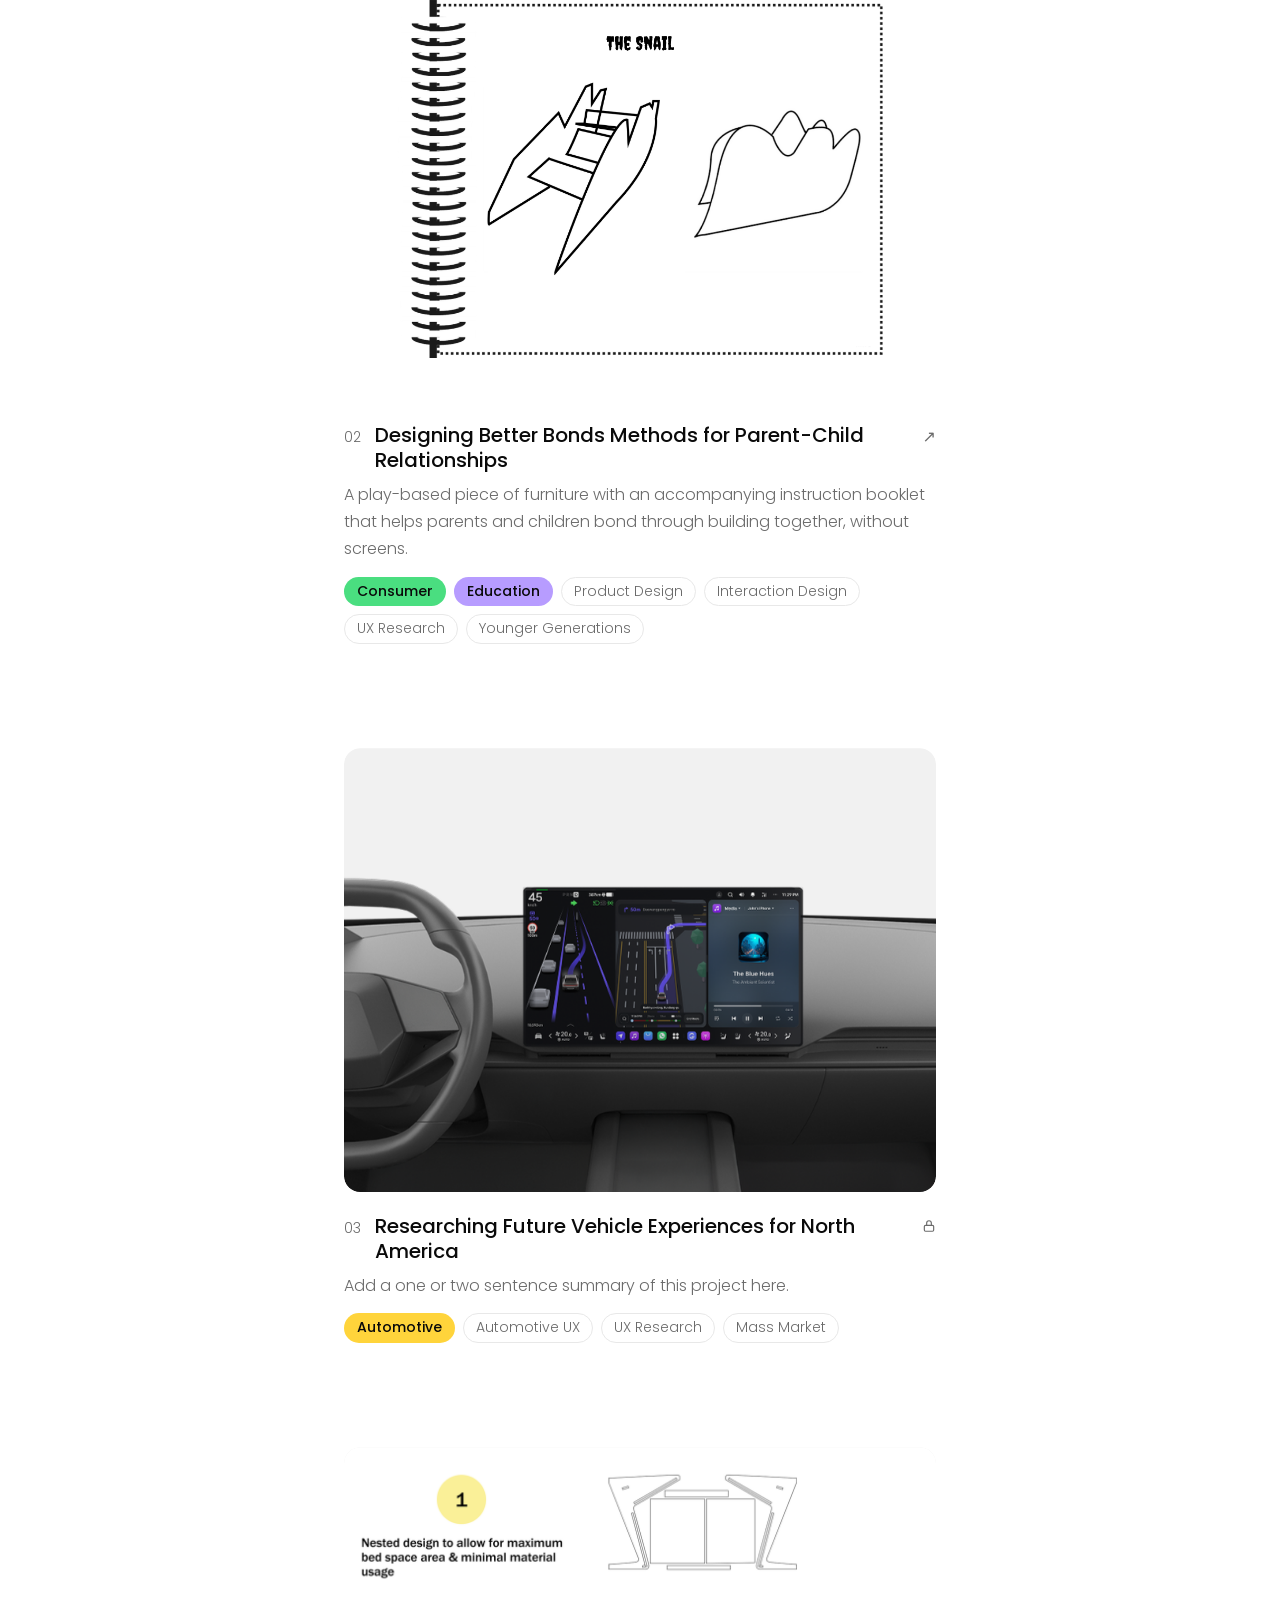
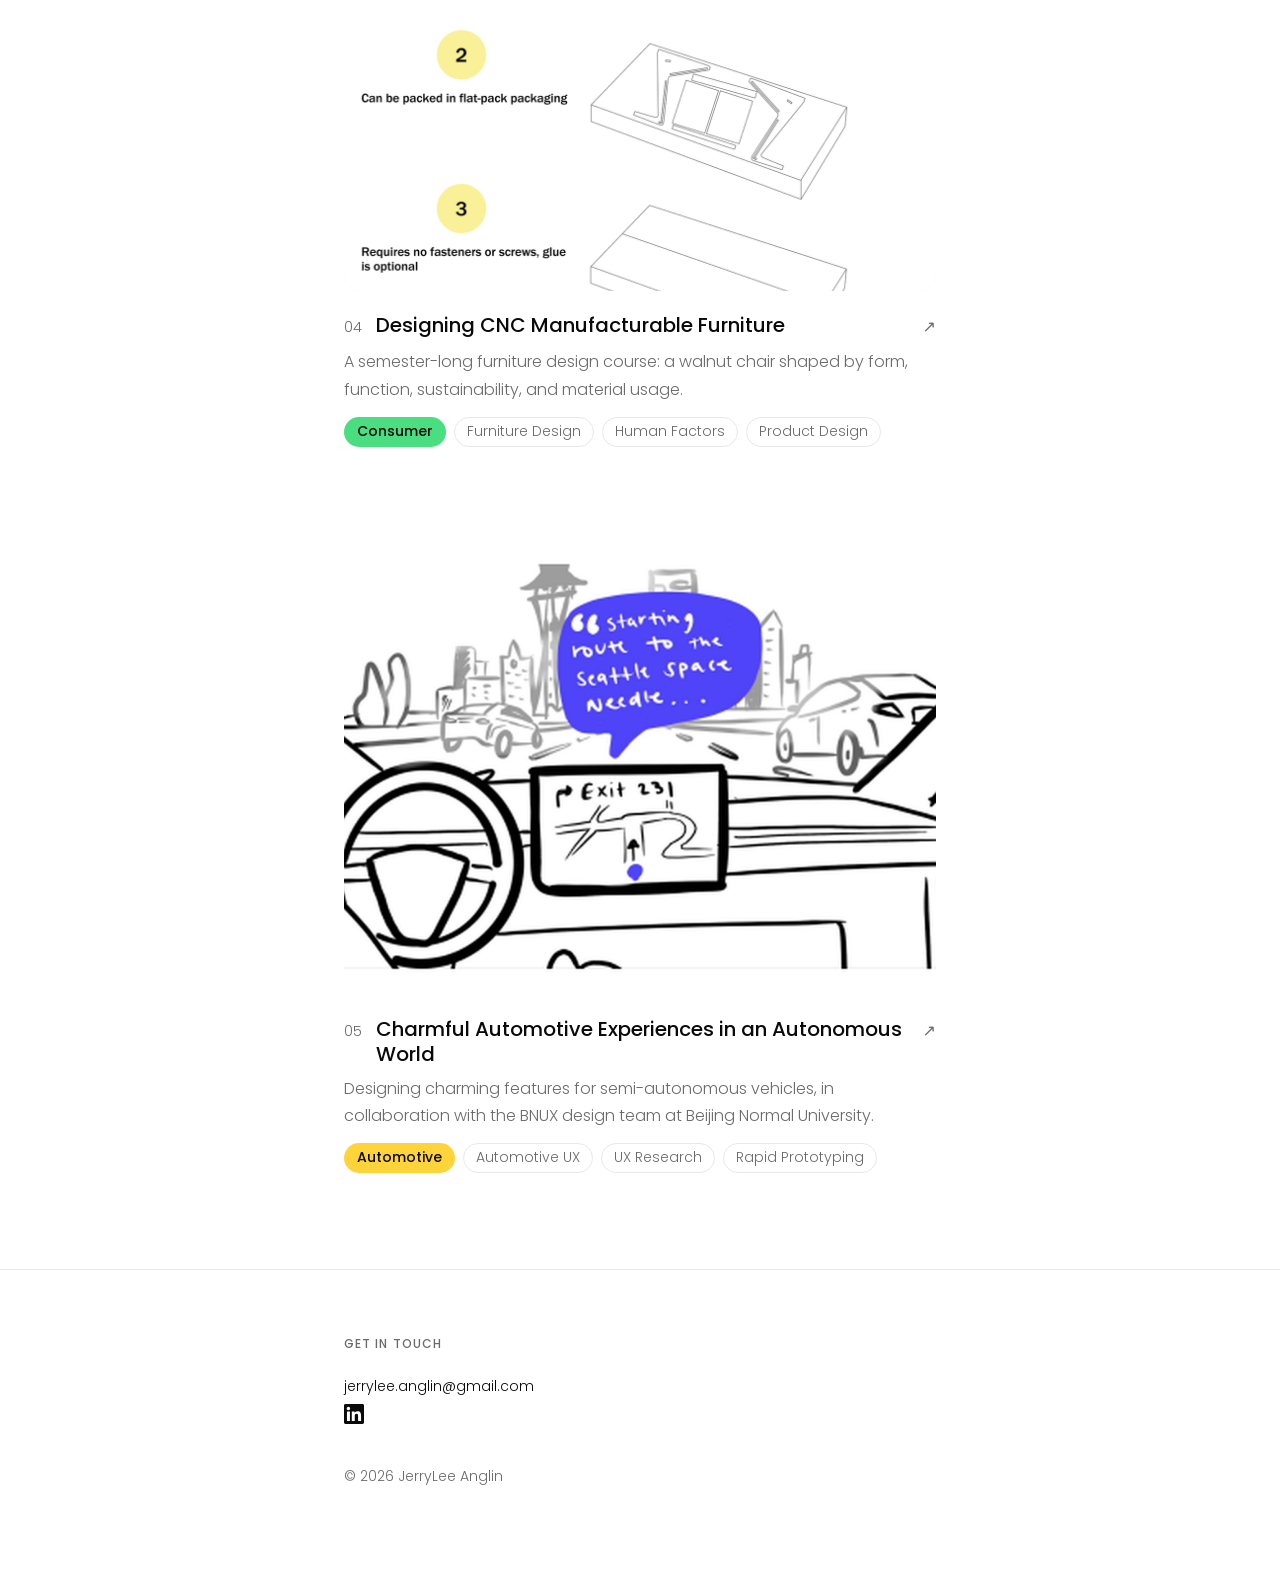
==== commit edef8bf6: "Plain padlock on restricted card; toast stays on one line on mobile Co-Authored-By: Claude Haiku 5.5" ====
--- a/index.html
+++ b/index.html
@@ -87,7 +87,7 @@
           <a class="post-link" href="#work" data-restricted>
             <figure class="media"><div class="media-inner"><img src="future-vehicle.png" alt="Researching Future Vehicle Experiences for North America" decoding="async"></div></figure>
             <div class="post-text">
-              <div class="post-head"><span class="idx">03</span><h3 class="post-title">Researching Future Vehicle Experiences for North America</h3><span class="arrow lock" aria-hidden="true"><svg width="16" height="16" viewBox="0 0 24 24" fill="none" stroke="currentColor" stroke-width="2" stroke-linecap="round" stroke-linejoin="round"><rect x="4" y="11" width="16" height="10" rx="2"/><path d="M8 11V7a4 4 0 0 1 8 0v4"/></svg></span></div>
+              <div class="post-head"><span class="idx">03</span><h3 class="post-title">Researching Future Vehicle Experiences for North America</h3><span class="arrow lock" aria-hidden="true"><svg width="14" height="14" viewBox="0 0 24 24" fill="none" stroke="currentColor" stroke-width="2" stroke-linecap="round" stroke-linejoin="round"><rect x="4" y="11" width="16" height="10" rx="2"/><path d="M8 11V7a4 4 0 0 1 8 0v4"/></svg></span></div>
               <p class="desc">Add a one or two sentence summary of this project here.</p>
               <ul class="tags"><li class="cat c-automotive">Automotive</li><li>Automotive UX</li><li>UX Research</li><li>Mass Market</li></ul>
             </div>
--- a/site.css
+++ b/site.css
@@ -112,8 +112,6 @@
 .site-footer { border-top: 1px solid var(--line); padding: 24px 0 88px; font-size: var(--fs-sm); color: var(--muted); }
 .site-footer .links a { color: var(--fg); }
 .site-footer .copy { margin-top: 32px; }
-.site-footer { transition: padding-bottom 0.6s var(--ease); }
-.site-footer.is-extended { padding-bottom: 60vh; }
 .icon-link { display: inline-flex; color: var(--fg); line-height: 0; margin-top: 4px; }
 .icon-link:hover { opacity: 0.6; }
 
@@ -225,9 +223,9 @@
 @media (max-width: 560px) { .gallery { grid-template-columns: 1fr; } .prose h2 { margin-top: 64px; } }
 
 /* ---------- Toast ---------- */
-.toast { position: fixed; left: 50%; bottom: calc(24px + env(safe-area-inset-bottom, 0px)); transform: translate(-50%, 24px); opacity: 0; pointer-events: none; z-index: 50; display: flex; align-items: center; gap: 10px; max-width: calc(100vw - 32px); padding: 12px 20px; border-radius: 999px; background: #0a0a0a; color: #f5f5f5; font-size: var(--fs-sm); box-shadow: 0 10px 30px rgba(0, 0, 0, 0.25); transition: opacity 0.4s var(--ease), transform 0.5s var(--ease); }
+.toast { position: fixed; left: 50%; bottom: calc(24px + env(safe-area-inset-bottom, 0px)); transform: translate(-50%, 24px); opacity: 0; pointer-events: none; z-index: 50; display: flex; align-items: center; gap: 10px; max-width: calc(100vw - 32px); padding: 12px 20px; border-radius: 999px; background: #1c1c1c; color: #f5f5f5; font-size: var(--fs-sm); box-shadow: 0 10px 30px rgba(0, 0, 0, 0.25); transition: opacity 0.4s var(--ease), transform 0.5s var(--ease); }
 .toast.show { opacity: 1; transform: translate(-50%, 0); }
-.toast.on-dark { background: #f5f5f5; color: #0a0a0a; }
+.toast.on-dark { background: #e6e6e6; color: #0a0a0a; }
 .toast svg { flex: none; }
 @media (prefers-reduced-motion: reduce) { .toast, .toast.show { transform: translate(-50%, 0); } }
 
@@ -290,3 +288,7 @@
 .prose.compact blockquote.feature + blockquote.feature { margin-top: 12px; }
 .prose.compact blockquote.feature strong { color: #0f62fe; }
 [data-theme="dark"] .prose.compact blockquote.feature strong { color: #78a9ff; }
+/* Toast stays on one line */
+.toast { white-space: nowrap; }
+.toast .toast-msg { white-space: nowrap; }
+@media (max-width: 560px) { .toast { gap: 8px; padding: 10px 16px; font-size: var(--fs-sm); } }
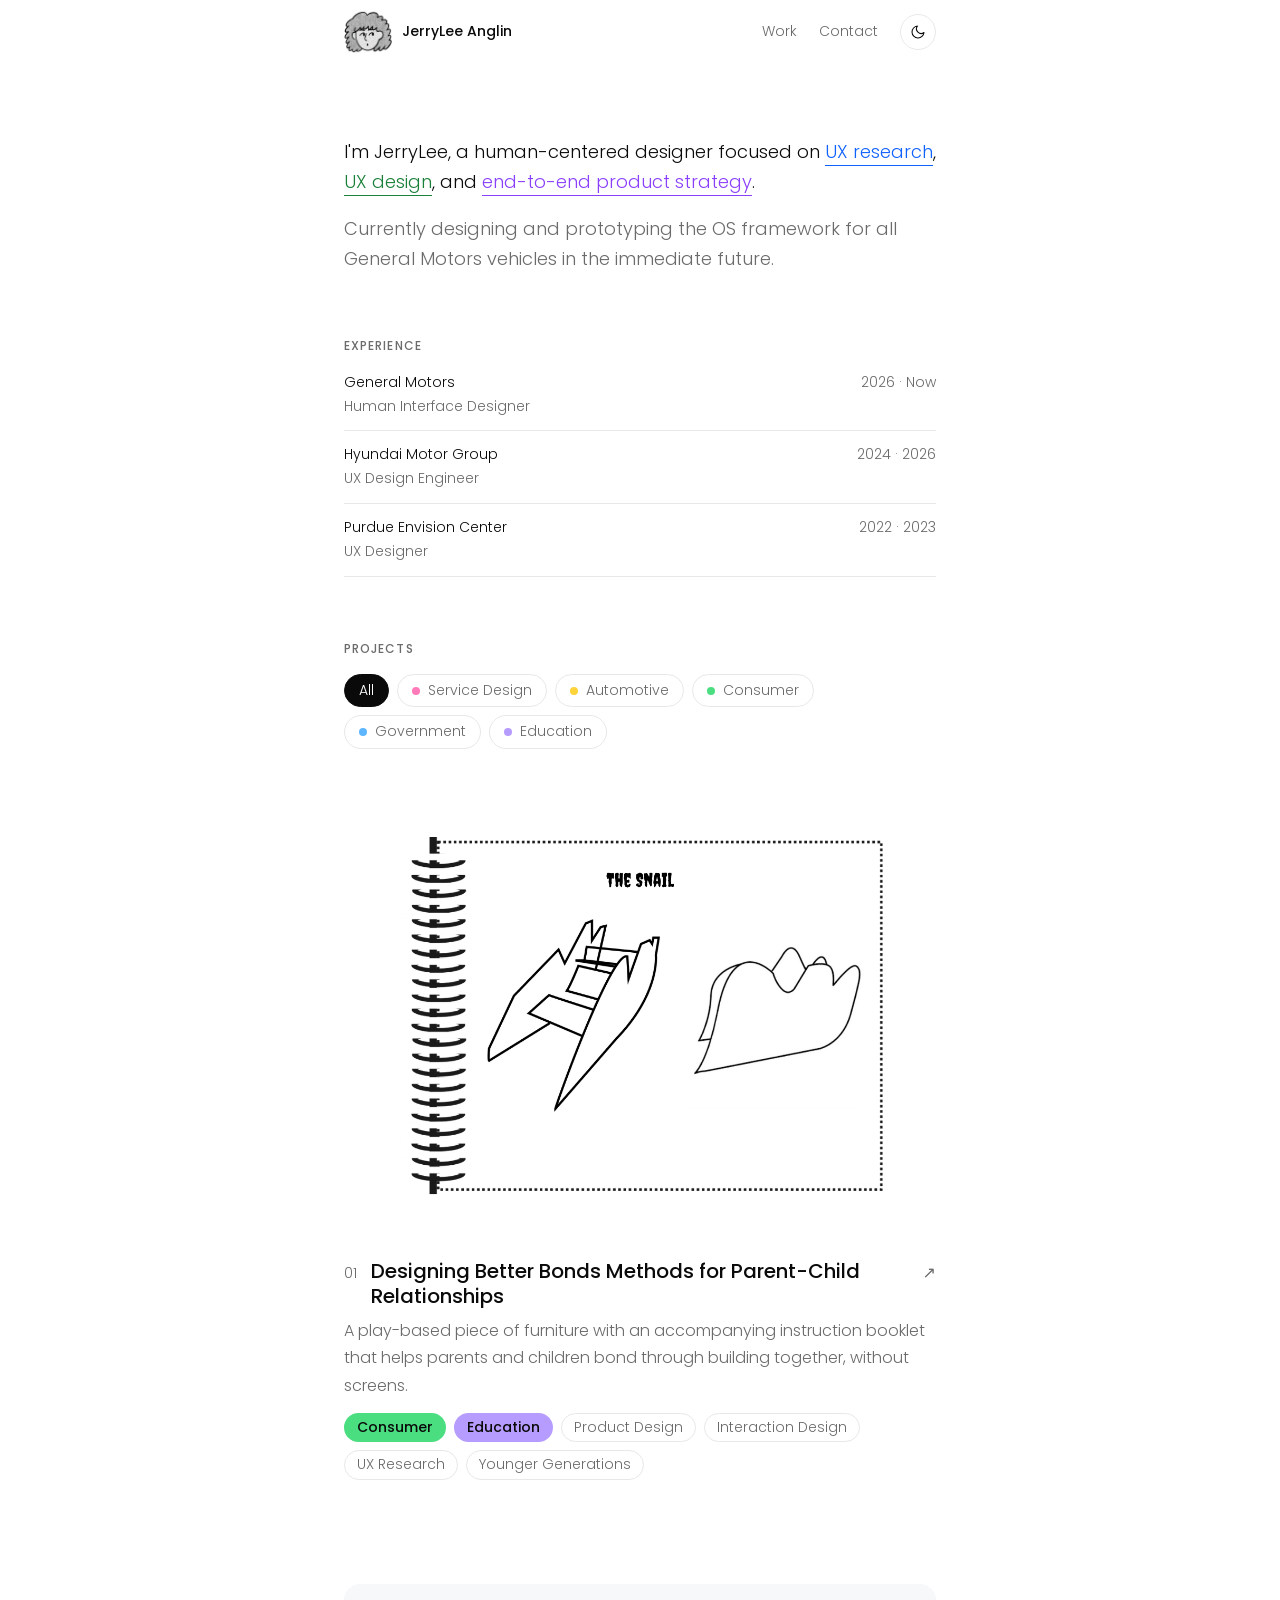
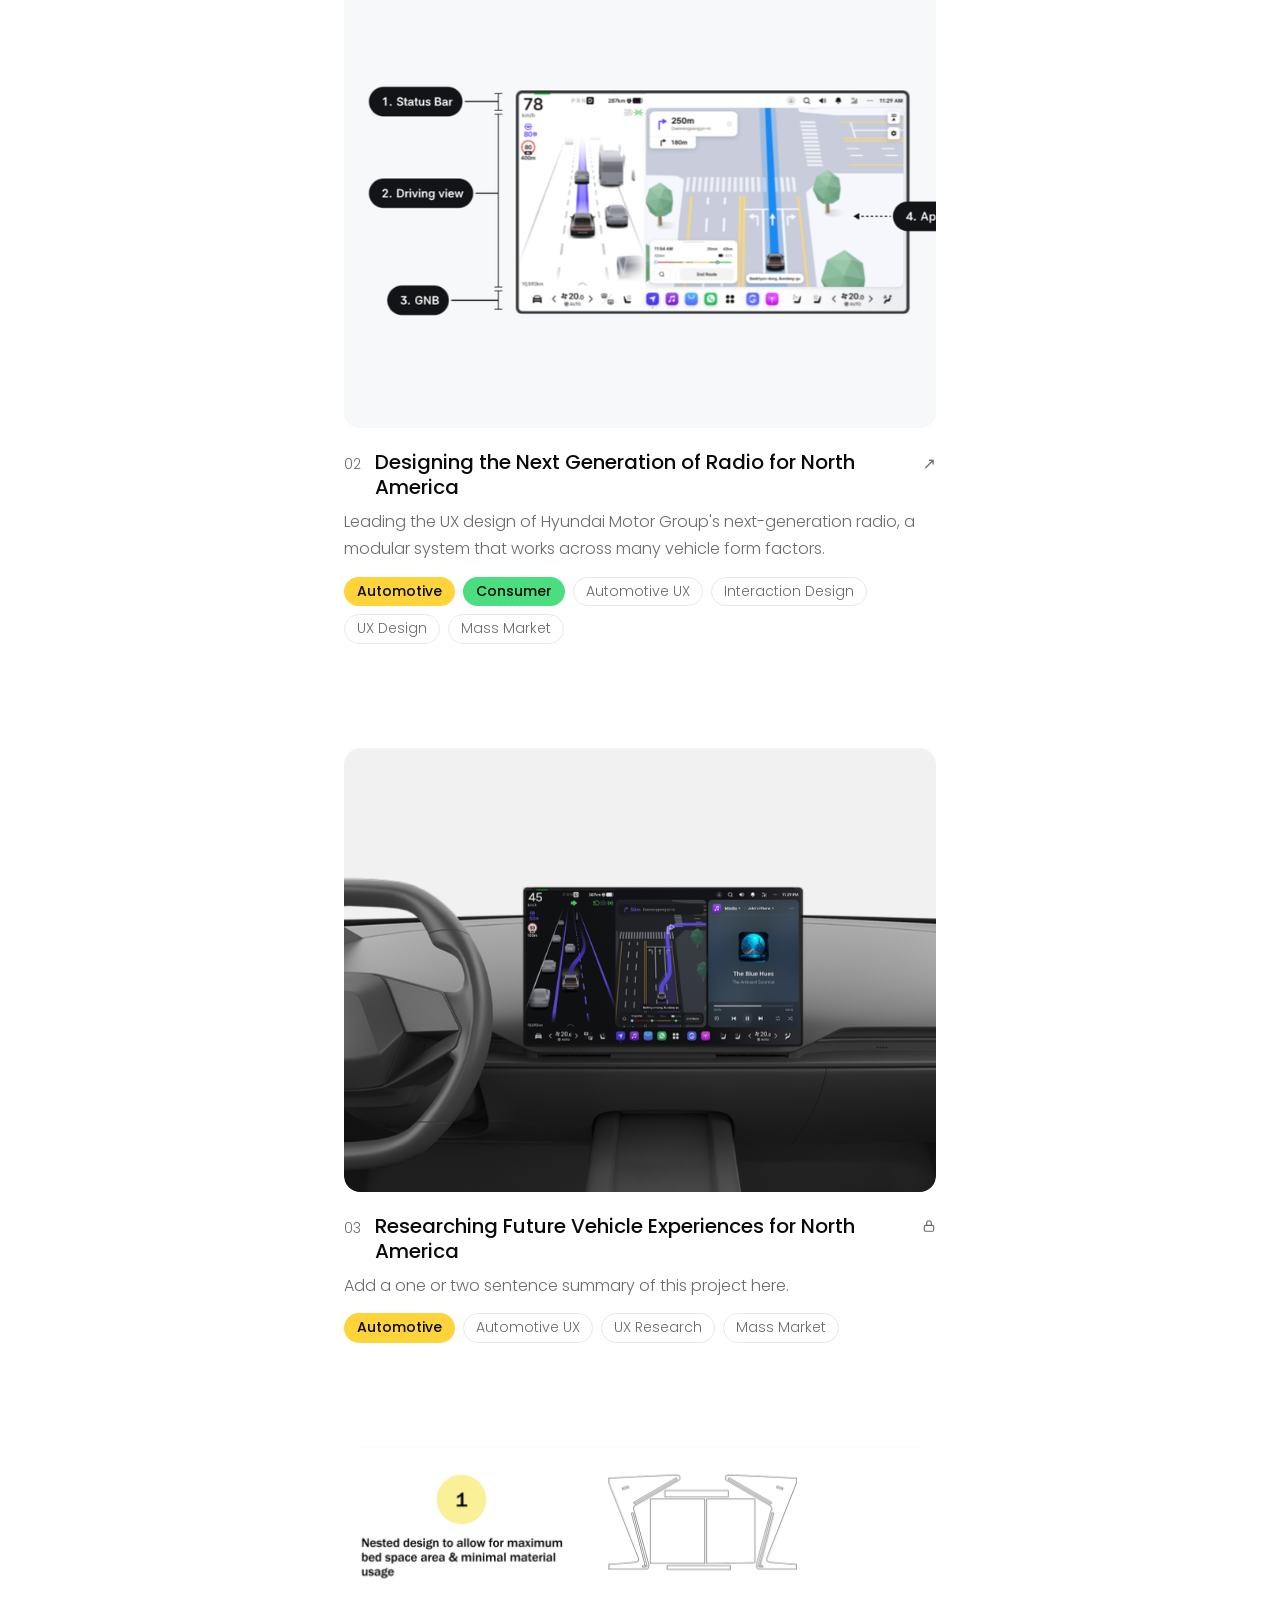
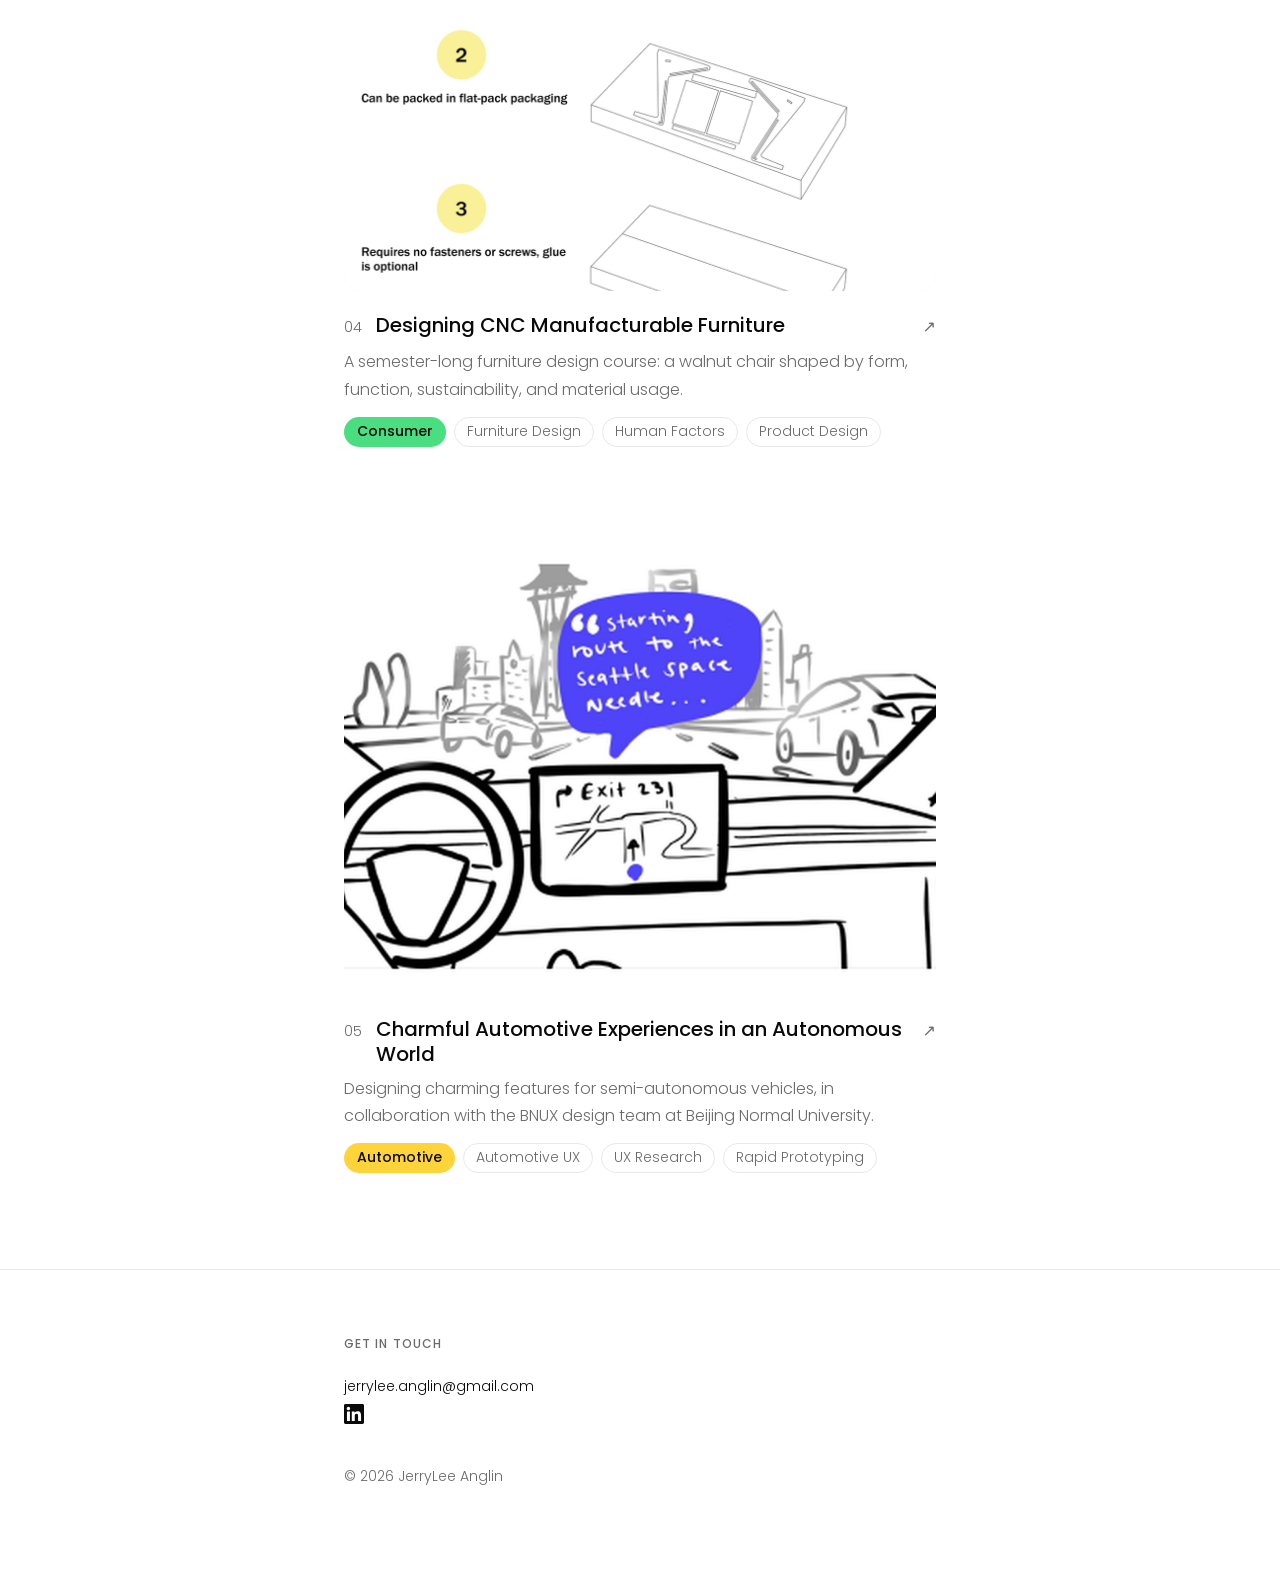
==== commit b8b20faa: "Swap Radio and Better Bonds card order Co-Authored-By: Claude Haiku 5.5 <noreply@anthropic.com> Clau" ====
--- a/index.html
+++ b/index.html
@@ -61,24 +61,24 @@
          To add a project, copy one whole <article class="post reveal" data-cats="automotive"> ... </article> block. -->
     <div class="feed">
 
+        <article class="post reveal" data-cats="consumer,education">
+          <a class="post-link" href="better-bonds.html">
+            <figure class="media"><div class="media-inner"><img src="better-bonds-cover.png" alt="Designing Better Bonds Methods for Parent-Child Relationships" decoding="async"></div></figure>
+            <div class="post-text">
+              <div class="post-head"><span class="idx">01</span><h3 class="post-title">Designing Better Bonds Methods for Parent-Child Relationships</h3><span class="arrow" aria-hidden="true">&#8599;</span></div>
+              <p class="desc">A play-based piece of furniture with an accompanying instruction booklet that helps parents and children bond through building together, without screens.</p>
+              <ul class="tags"><li class="cat c-consumer">Consumer</li><li class="cat c-education">Education</li><li>Product Design</li><li>Interaction Design</li><li>UX Research</li><li>Younger Generations</li></ul>
+            </div>
+          </a>
+        </article>
+
         <article class="post reveal" data-cats="automotive,consumer">
           <a class="post-link" href="radio.html">
             <figure class="media"><div class="media-inner"><img src="radio-cover.png" alt="Designing the Next Generation of Radio for North America" decoding="async" style="object-position:0% 50%"></div></figure>
             <div class="post-text">
-              <div class="post-head"><span class="idx">01</span><h3 class="post-title">Designing the Next Generation of Radio for North America</h3><span class="arrow" aria-hidden="true">&#8599;</span></div>
+              <div class="post-head"><span class="idx">02</span><h3 class="post-title">Designing the Next Generation of Radio for North America</h3><span class="arrow" aria-hidden="true">&#8599;</span></div>
               <p class="desc">Leading the UX design of Hyundai Motor Group's next-generation radio, a modular system that works across many vehicle form factors.</p>
               <ul class="tags"><li class="cat c-automotive">Automotive</li><li class="cat c-consumer">Consumer</li><li>Automotive UX</li><li>Interaction Design</li><li>UX Design</li><li>Mass Market</li></ul>
-            </div>
-          </a>
-        </article>
-
-        <article class="post reveal" data-cats="consumer,education">
-          <a class="post-link" href="better-bonds.html">
-            <figure class="media"><div class="media-inner"><img src="better-bonds-cover.png" alt="Designing Better Bonds Methods for Parent-Child Relationships" decoding="async"></div></figure>
-            <div class="post-text">
-              <div class="post-head"><span class="idx">02</span><h3 class="post-title">Designing Better Bonds Methods for Parent-Child Relationships</h3><span class="arrow" aria-hidden="true">&#8599;</span></div>
-              <p class="desc">A play-based piece of furniture with an accompanying instruction booklet that helps parents and children bond through building together, without screens.</p>
-              <ul class="tags"><li class="cat c-consumer">Consumer</li><li class="cat c-education">Education</li><li>Product Design</li><li>Interaction Design</li><li>UX Research</li><li>Younger Generations</li></ul>
             </div>
           </a>
         </article>
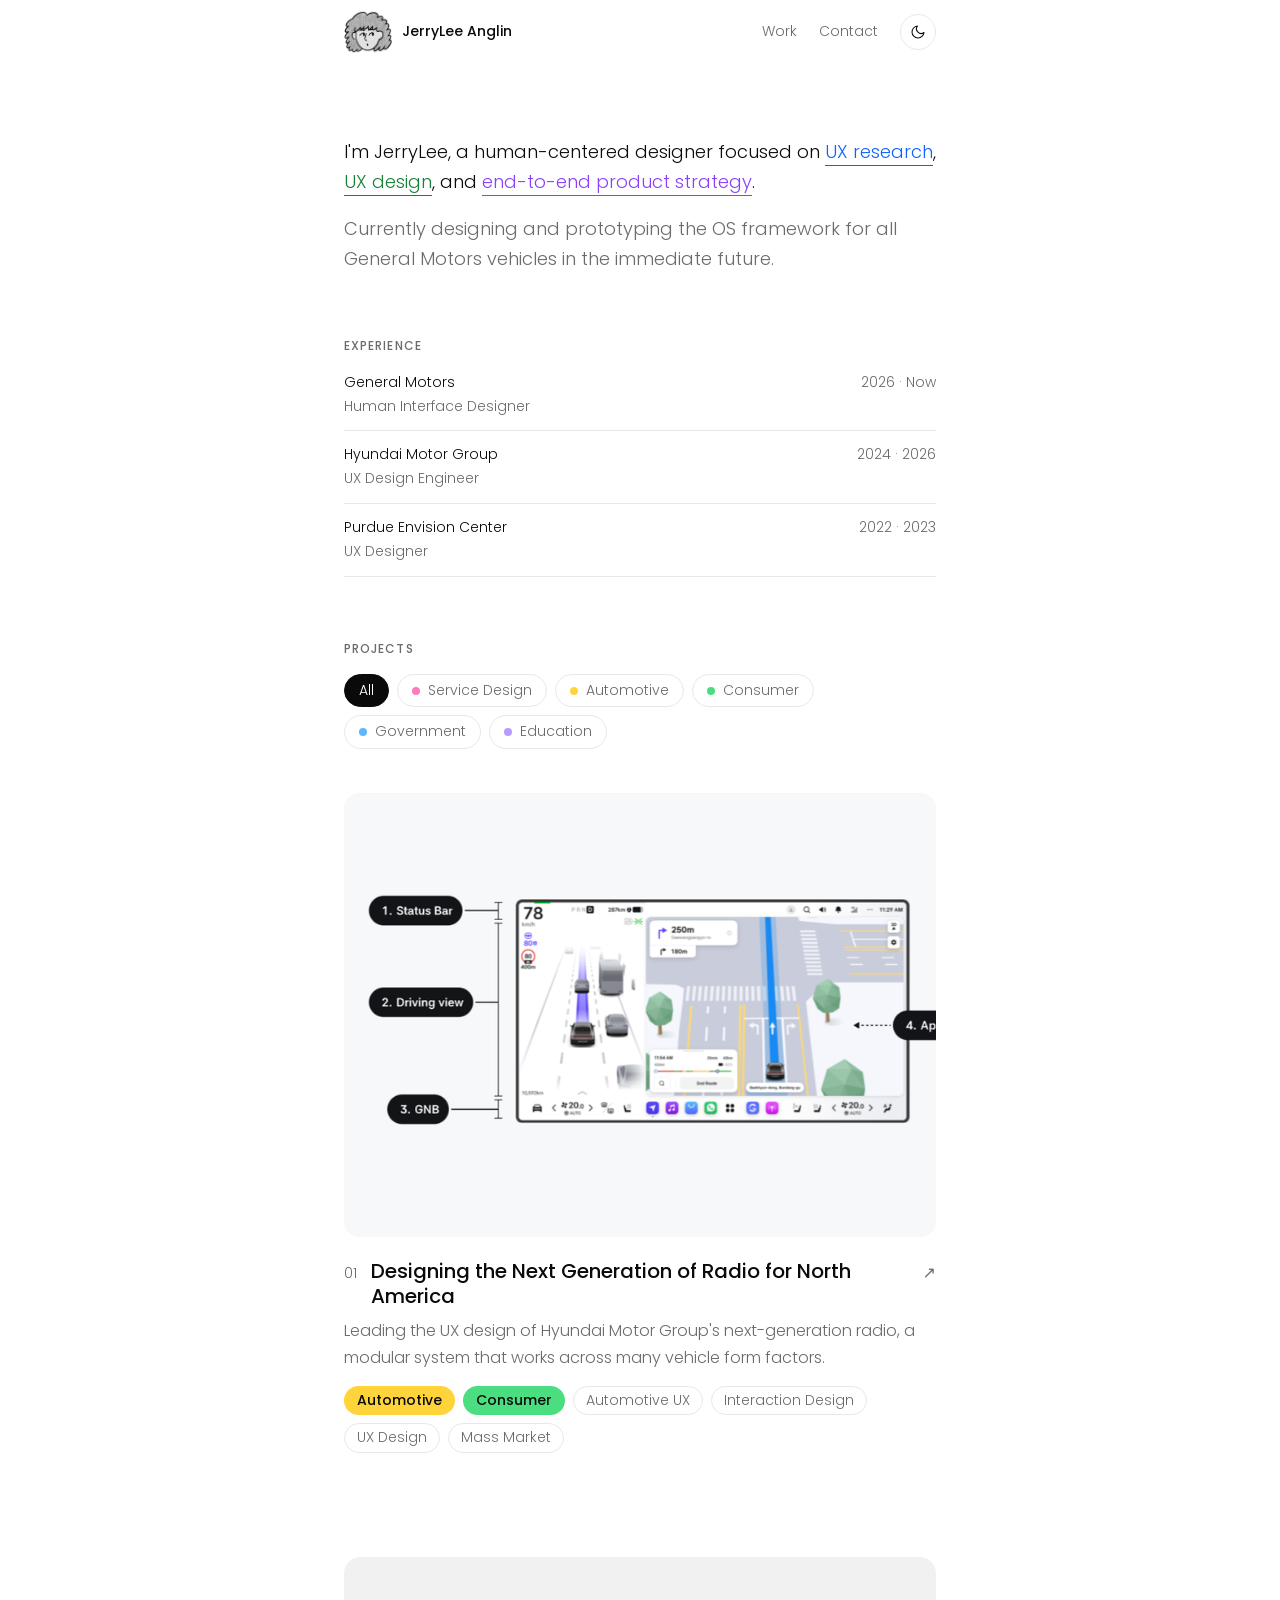
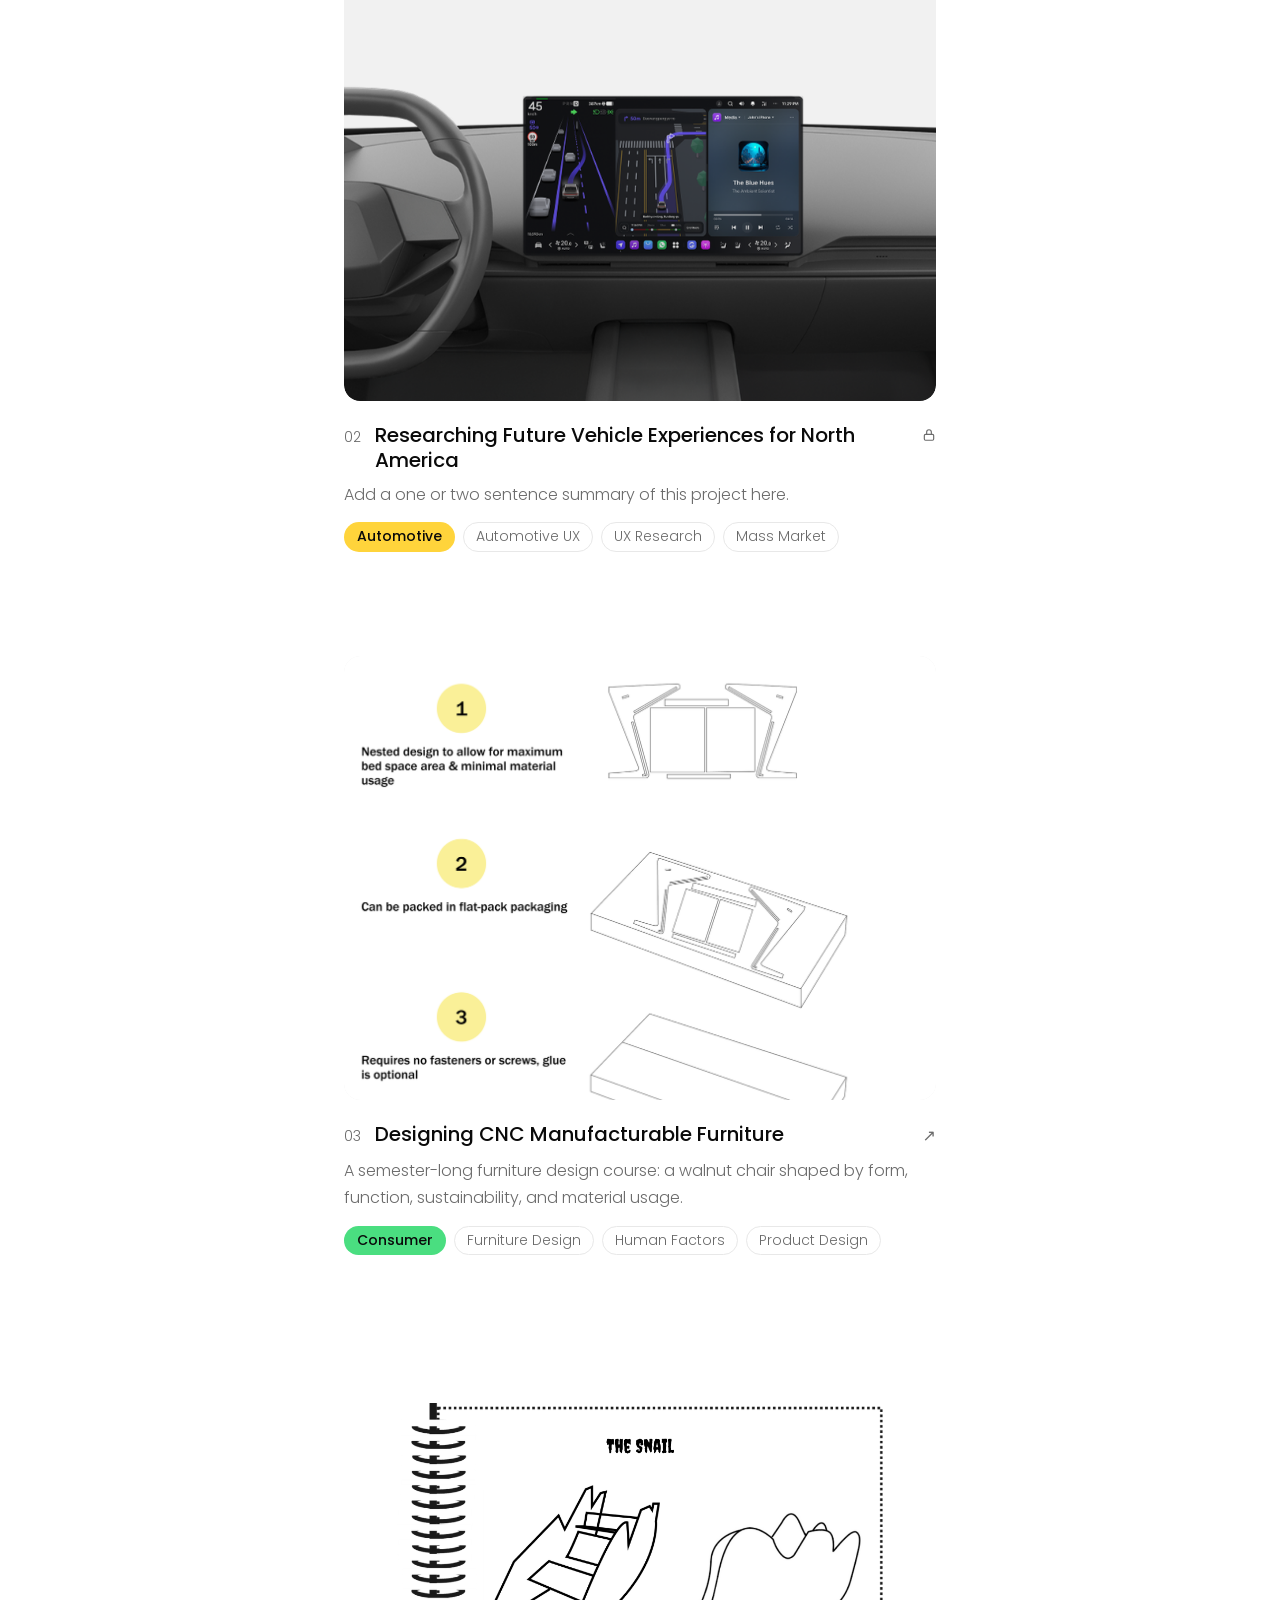
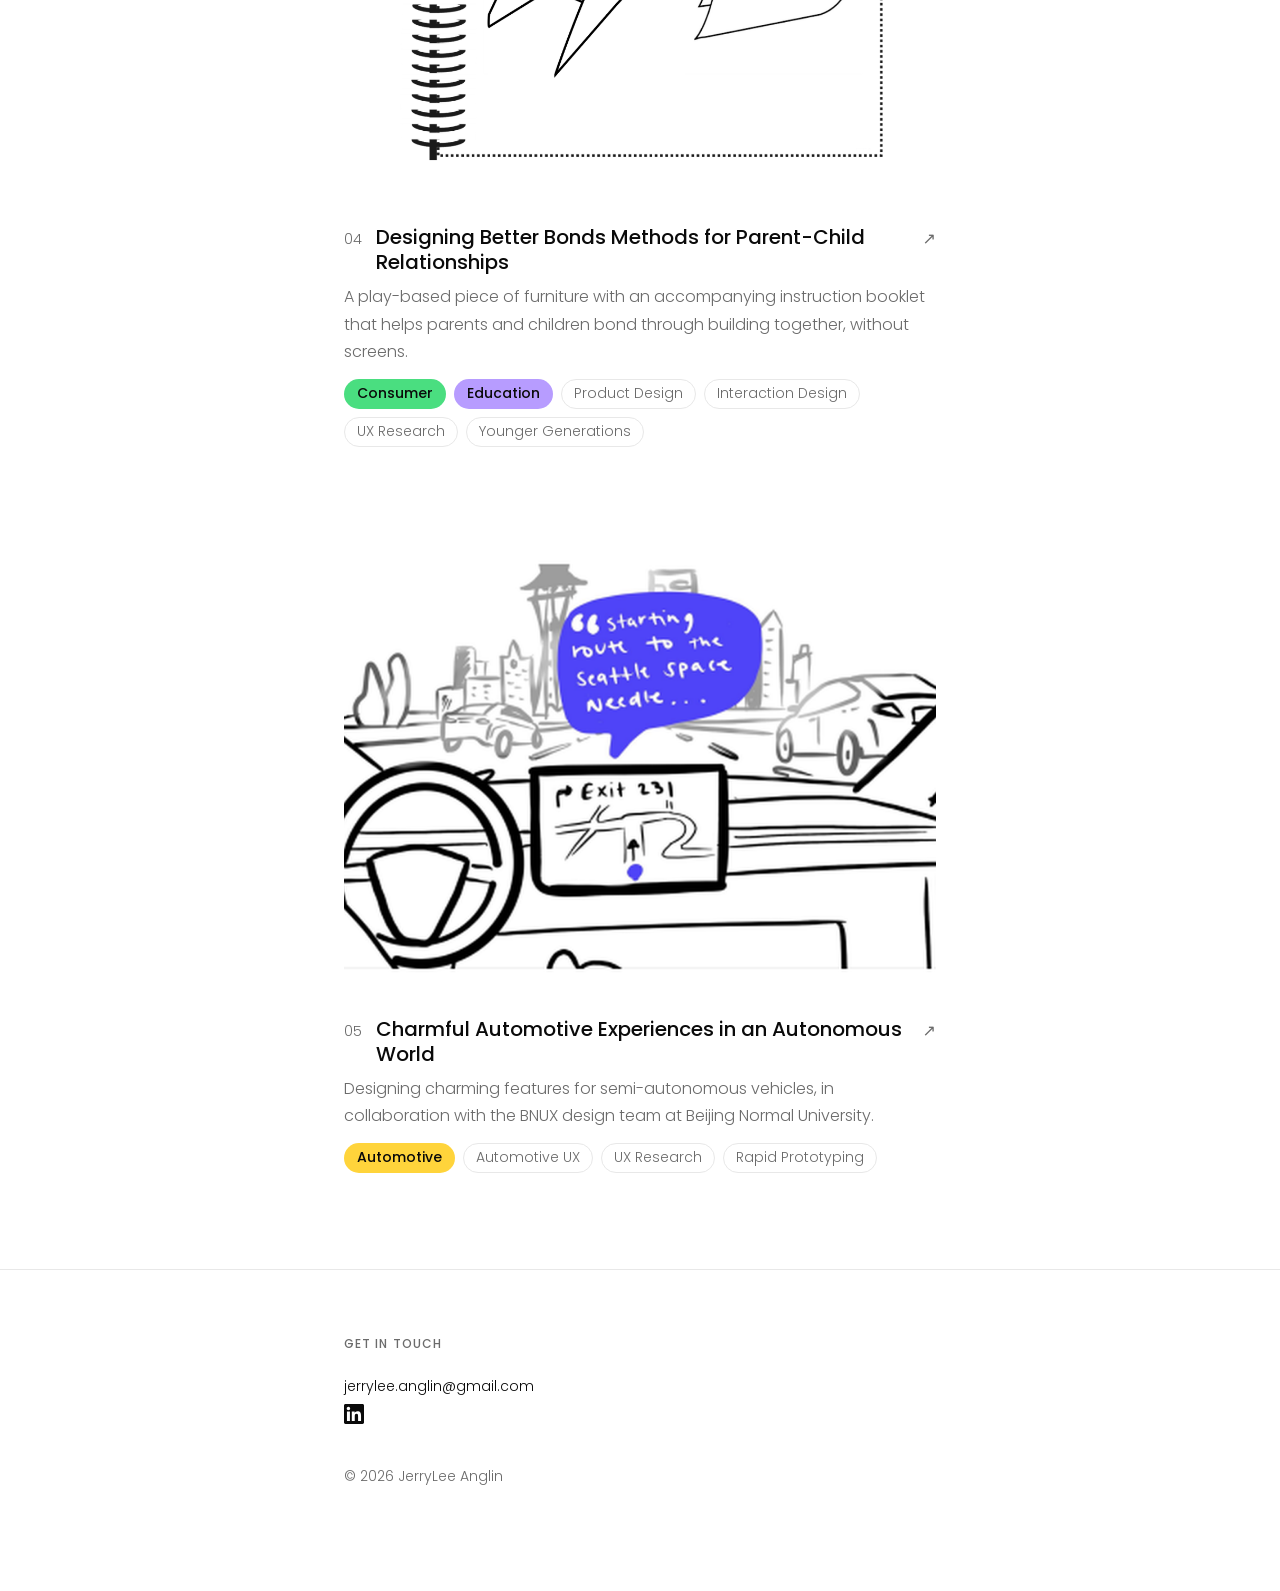
==== commit 565da2a3: "Reorder project cards: Radio, Future Vehicle, CNC, Better Bonds, Charmful Co-Authored-By: Claude Hai" ====
--- a/index.html
+++ b/index.html
@@ -61,22 +61,11 @@
          To add a project, copy one whole <article class="post reveal" data-cats="automotive"> ... </article> block. -->
     <div class="feed">
 
-        <article class="post reveal" data-cats="consumer,education">
-          <a class="post-link" href="better-bonds.html">
-            <figure class="media"><div class="media-inner"><img src="better-bonds-cover.png" alt="Designing Better Bonds Methods for Parent-Child Relationships" decoding="async"></div></figure>
-            <div class="post-text">
-              <div class="post-head"><span class="idx">01</span><h3 class="post-title">Designing Better Bonds Methods for Parent-Child Relationships</h3><span class="arrow" aria-hidden="true">&#8599;</span></div>
-              <p class="desc">A play-based piece of furniture with an accompanying instruction booklet that helps parents and children bond through building together, without screens.</p>
-              <ul class="tags"><li class="cat c-consumer">Consumer</li><li class="cat c-education">Education</li><li>Product Design</li><li>Interaction Design</li><li>UX Research</li><li>Younger Generations</li></ul>
-            </div>
-          </a>
-        </article>
-
         <article class="post reveal" data-cats="automotive,consumer">
           <a class="post-link" href="radio.html">
             <figure class="media"><div class="media-inner"><img src="radio-cover.png" alt="Designing the Next Generation of Radio for North America" decoding="async" style="object-position:0% 50%"></div></figure>
             <div class="post-text">
-              <div class="post-head"><span class="idx">02</span><h3 class="post-title">Designing the Next Generation of Radio for North America</h3><span class="arrow" aria-hidden="true">&#8599;</span></div>
+              <div class="post-head"><span class="idx">01</span><h3 class="post-title">Designing the Next Generation of Radio for North America</h3><span class="arrow" aria-hidden="true">&#8599;</span></div>
               <p class="desc">Leading the UX design of Hyundai Motor Group's next-generation radio, a modular system that works across many vehicle form factors.</p>
               <ul class="tags"><li class="cat c-automotive">Automotive</li><li class="cat c-consumer">Consumer</li><li>Automotive UX</li><li>Interaction Design</li><li>UX Design</li><li>Mass Market</li></ul>
             </div>
@@ -87,7 +76,7 @@
           <a class="post-link" href="#work" data-restricted>
             <figure class="media"><div class="media-inner"><img src="future-vehicle.png" alt="Researching Future Vehicle Experiences for North America" decoding="async"></div></figure>
             <div class="post-text">
-              <div class="post-head"><span class="idx">03</span><h3 class="post-title">Researching Future Vehicle Experiences for North America</h3><span class="arrow lock" aria-hidden="true"><svg width="14" height="14" viewBox="0 0 24 24" fill="none" stroke="currentColor" stroke-width="2" stroke-linecap="round" stroke-linejoin="round"><rect x="4" y="11" width="16" height="10" rx="2"/><path d="M8 11V7a4 4 0 0 1 8 0v4"/></svg></span></div>
+              <div class="post-head"><span class="idx">02</span><h3 class="post-title">Researching Future Vehicle Experiences for North America</h3><span class="arrow lock" aria-hidden="true"><svg width="14" height="14" viewBox="0 0 24 24" fill="none" stroke="currentColor" stroke-width="2" stroke-linecap="round" stroke-linejoin="round"><rect x="4" y="11" width="16" height="10" rx="2"/><path d="M8 11V7a4 4 0 0 1 8 0v4"/></svg></span></div>
               <p class="desc">Add a one or two sentence summary of this project here.</p>
               <ul class="tags"><li class="cat c-automotive">Automotive</li><li>Automotive UX</li><li>UX Research</li><li>Mass Market</li></ul>
             </div>
@@ -98,14 +87,23 @@
           <a class="post-link" href="cnc-furniture.html">
             <figure class="media"><div class="media-inner"><img src="cnc-nested-layout.png" alt="Designing CNC Manufacturable Furniture" decoding="async" style="object-position:50% 0%"></div></figure>
             <div class="post-text">
-              <div class="post-head"><span class="idx">04</span><h3 class="post-title">Designing CNC Manufacturable Furniture</h3><span class="arrow" aria-hidden="true">&#8599;</span></div>
+              <div class="post-head"><span class="idx">03</span><h3 class="post-title">Designing CNC Manufacturable Furniture</h3><span class="arrow" aria-hidden="true">&#8599;</span></div>
               <p class="desc">A semester-long furniture design course: a walnut chair shaped by form, function, sustainability, and material usage.</p>
               <ul class="tags"><li class="cat c-consumer">Consumer</li><li>Furniture Design</li><li>Human Factors</li><li>Product Design</li></ul>
             </div>
           </a>
         </article>
 
-        
+        <article class="post reveal" data-cats="consumer,education">
+          <a class="post-link" href="better-bonds.html">
+            <figure class="media"><div class="media-inner"><img src="better-bonds-cover.png" alt="Designing Better Bonds Methods for Parent-Child Relationships" decoding="async"></div></figure>
+            <div class="post-text">
+              <div class="post-head"><span class="idx">04</span><h3 class="post-title">Designing Better Bonds Methods for Parent-Child Relationships</h3><span class="arrow" aria-hidden="true">&#8599;</span></div>
+              <p class="desc">A play-based piece of furniture with an accompanying instruction booklet that helps parents and children bond through building together, without screens.</p>
+              <ul class="tags"><li class="cat c-consumer">Consumer</li><li class="cat c-education">Education</li><li>Product Design</li><li>Interaction Design</li><li>UX Research</li><li>Younger Generations</li></ul>
+            </div>
+          </a>
+        </article>
 
         <article class="post reveal" data-cats="automotive">
           <a class="post-link" href="charmful.html">
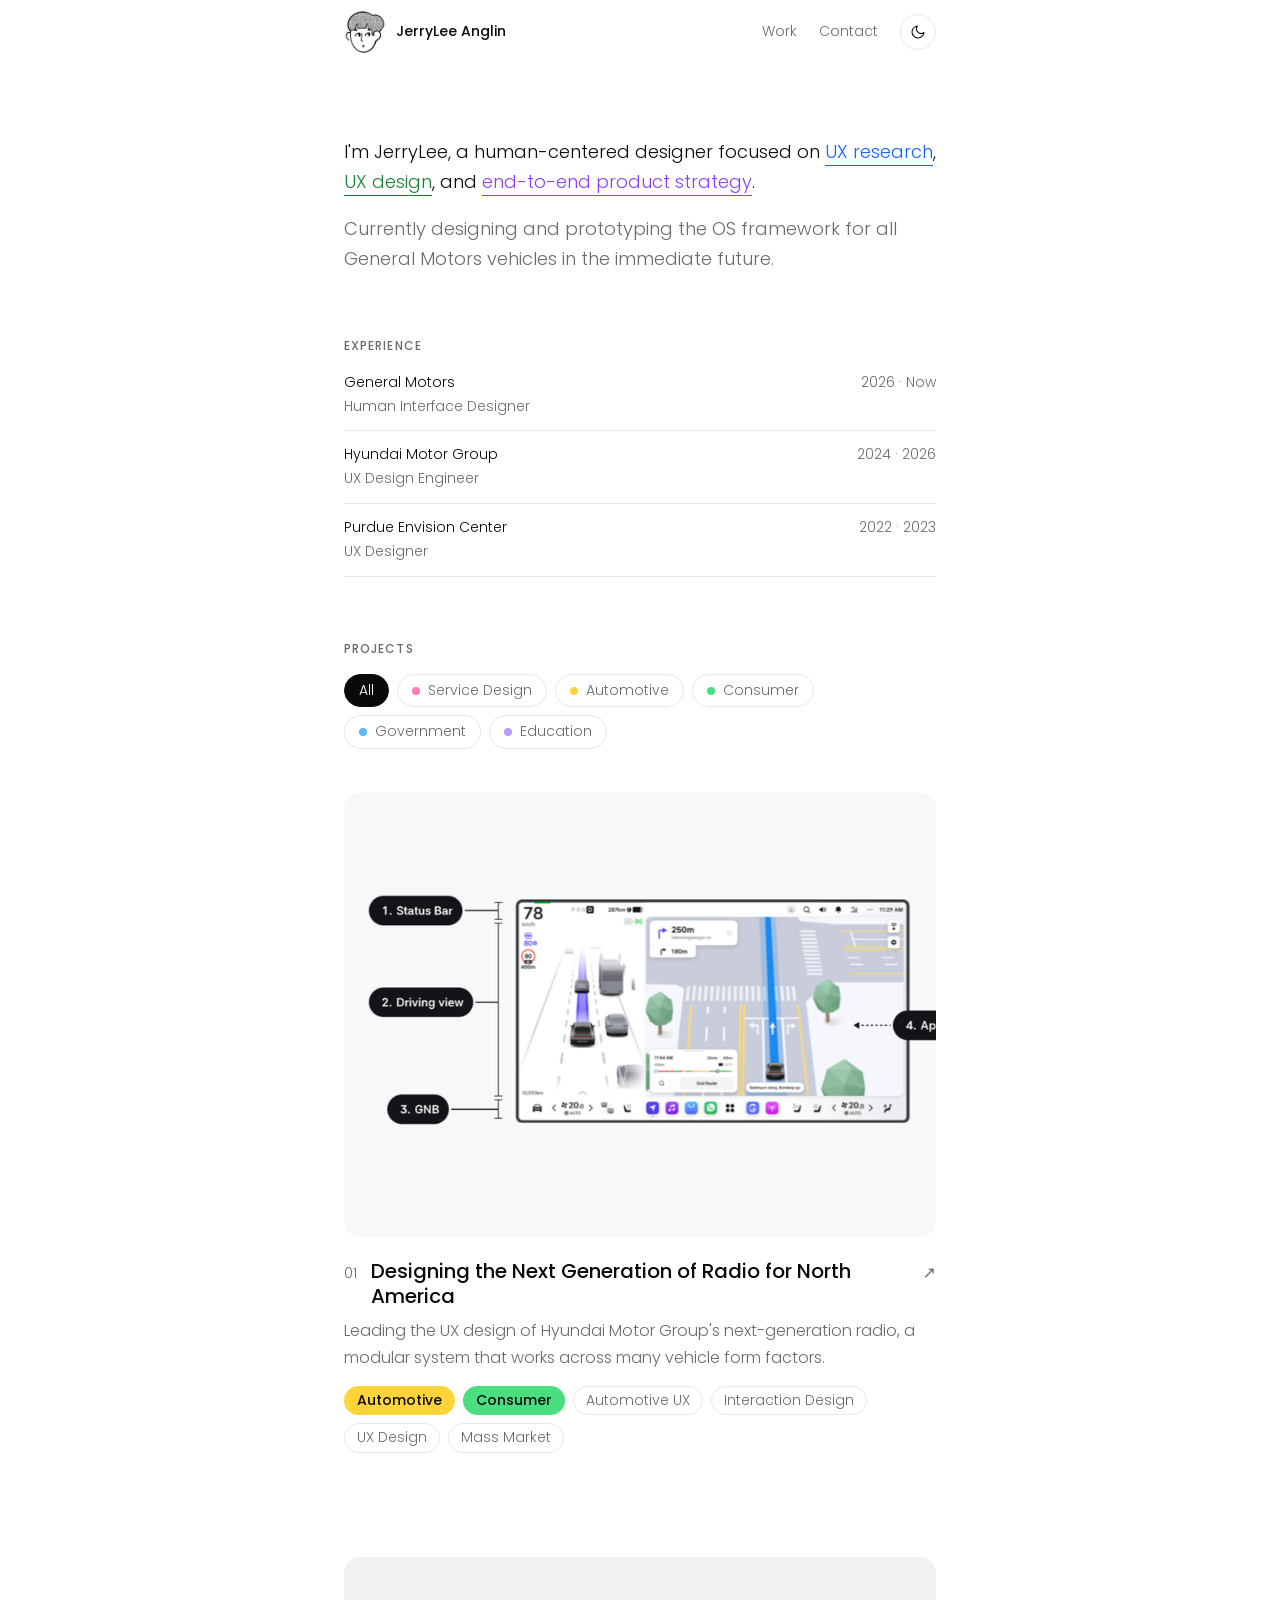
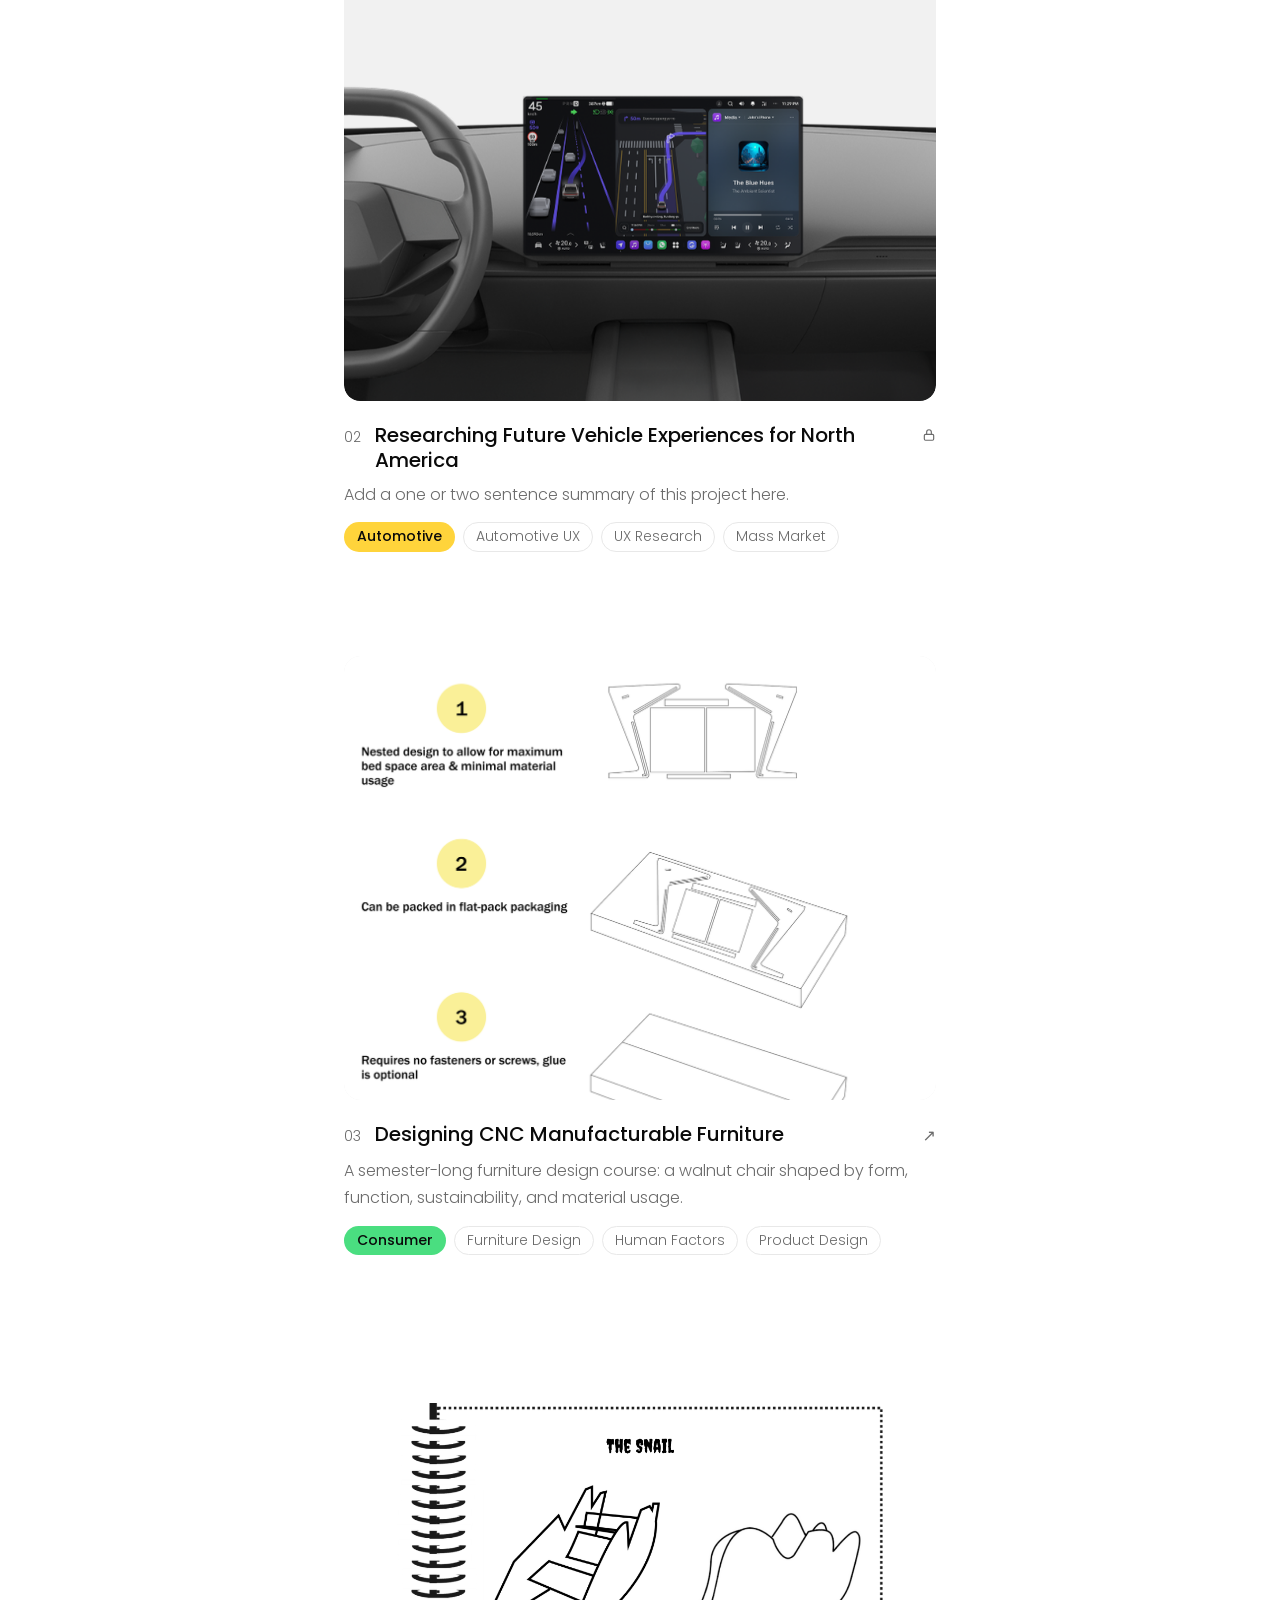
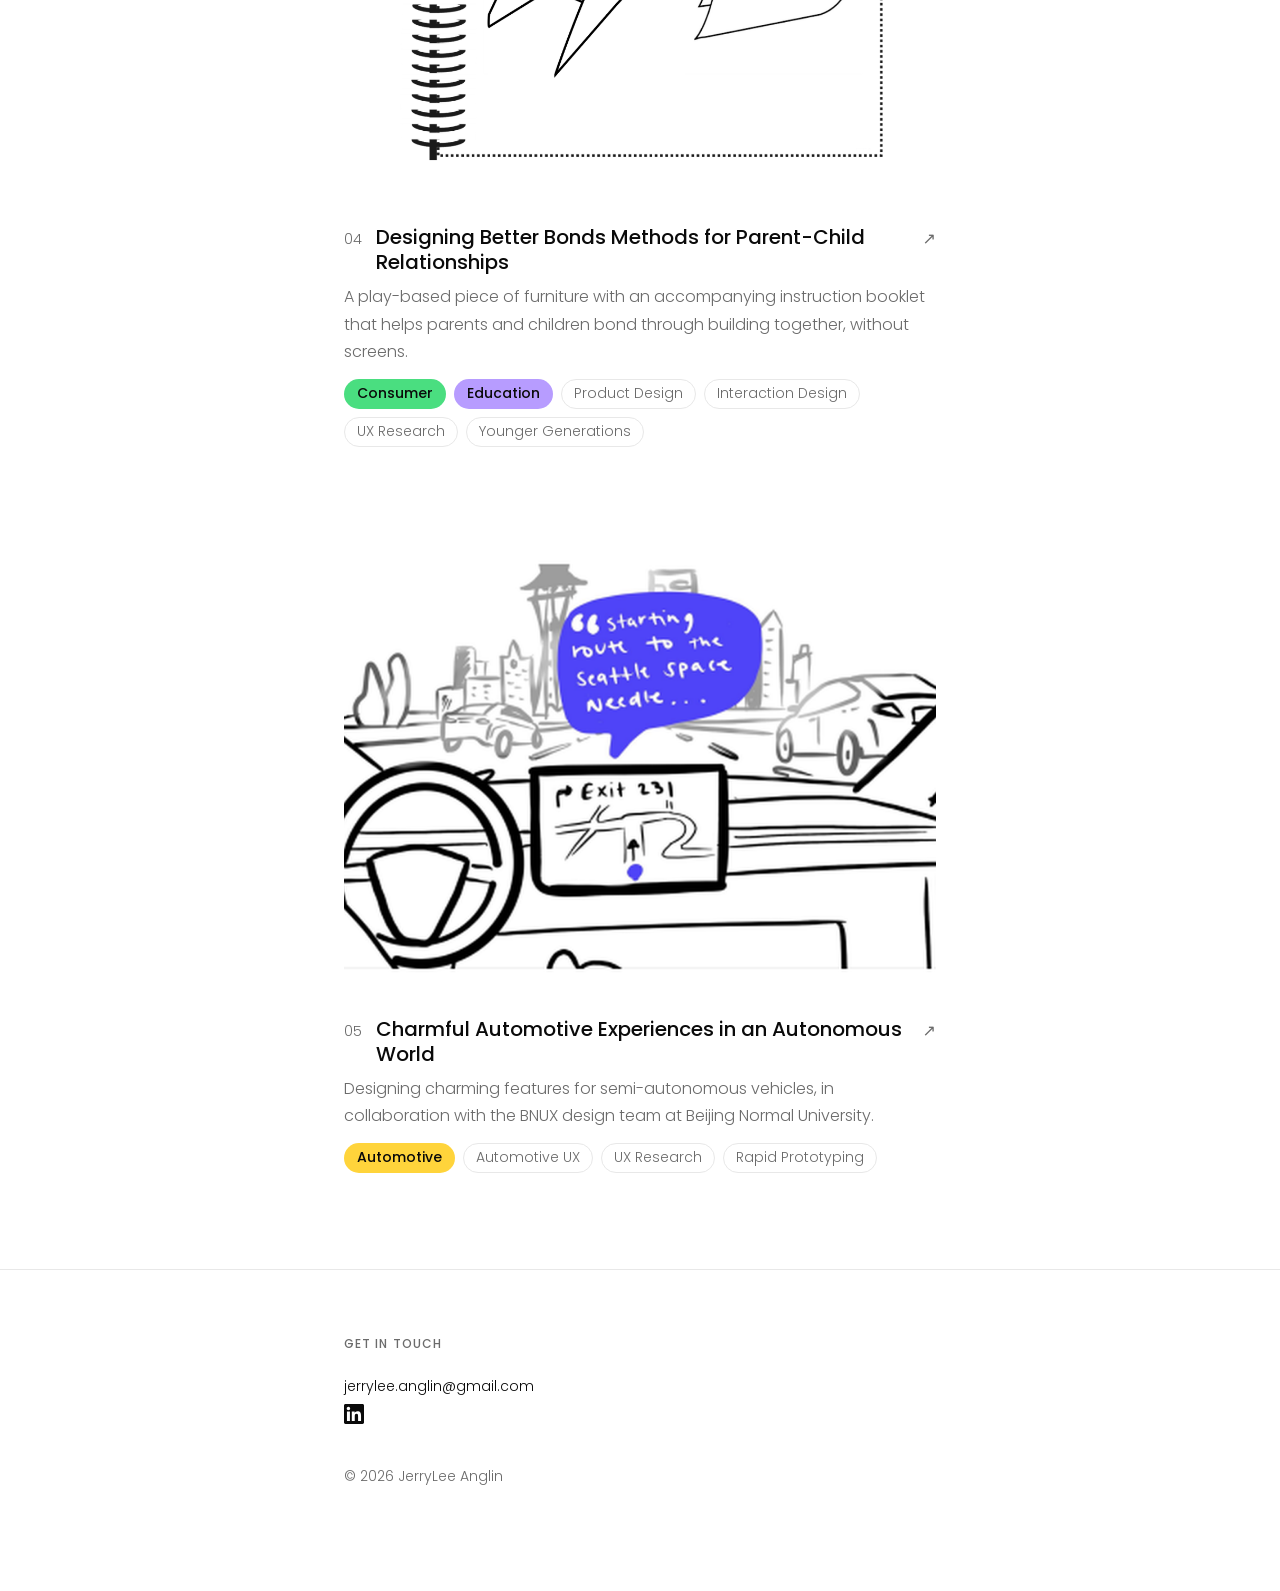
==== commit e04f65b7: "Slightly smaller header avatar (48px to 42px) Co-Authored-By: Claude Haiku 5.5 <noreply@anthropic.co" ====
--- a/index.html
+++ b/index.html
@@ -6,13 +6,14 @@
   <title>JerryLee Anglin – UX Designer</title>
   <meta name="description" content="Human-centered designer focused on UX research, UX design, and end-to-end product strategy.">
   <script>(function(){var d=document.documentElement;d.classList.add("js");var t;try{t=localStorage.getItem("theme")}catch(e){}if(!t)t=matchMedia("(prefers-color-scheme: dark)").matches?"dark":"light";d.setAttribute("data-theme",t)})()</script>
+  <link rel="icon" type="image/png" href="avatar.png">
   <link rel="stylesheet" href="site.css">
 </head>
 <body>
 
   <header class="site-header">
     <div class="col">
-      <a class="brand" href="index.html"><img class="brand-avatar" src="avatar.png" alt="" width="48" height="48">JerryLee Anglin</a>
+      <a class="brand" href="index.html"><img class="brand-avatar" src="avatar.png" alt="" width="42" height="42">JerryLee Anglin</a>
       <nav class="nav" aria-label="Main">
         <a href="index.html#work">Work</a>
         <a href="index.html#get-in-touch">Contact</a>
--- a/site.css
+++ b/site.css
@@ -281,7 +281,7 @@
 .book.is-expanded .book-pager, .book.is-expanded .book-hint { display: none; }
 .book.is-expanded .book-nav { justify-content: flex-end; }
 .brand { display: inline-flex; align-items: center; gap: 10px; }
-.brand-avatar { width: 48px; height: 48px; object-fit: contain; flex: none; }
+.brand-avatar { width: 42px; height: 42px; object-fit: contain; flex: none; }
 /* Better Bonds: slightly smaller body text and smaller source lines */
 .prose.compact p { font-size: 0.95rem; }
 .prose .source { font-size: 0.8125rem; color: var(--muted); margin-top: -0.4em; }
